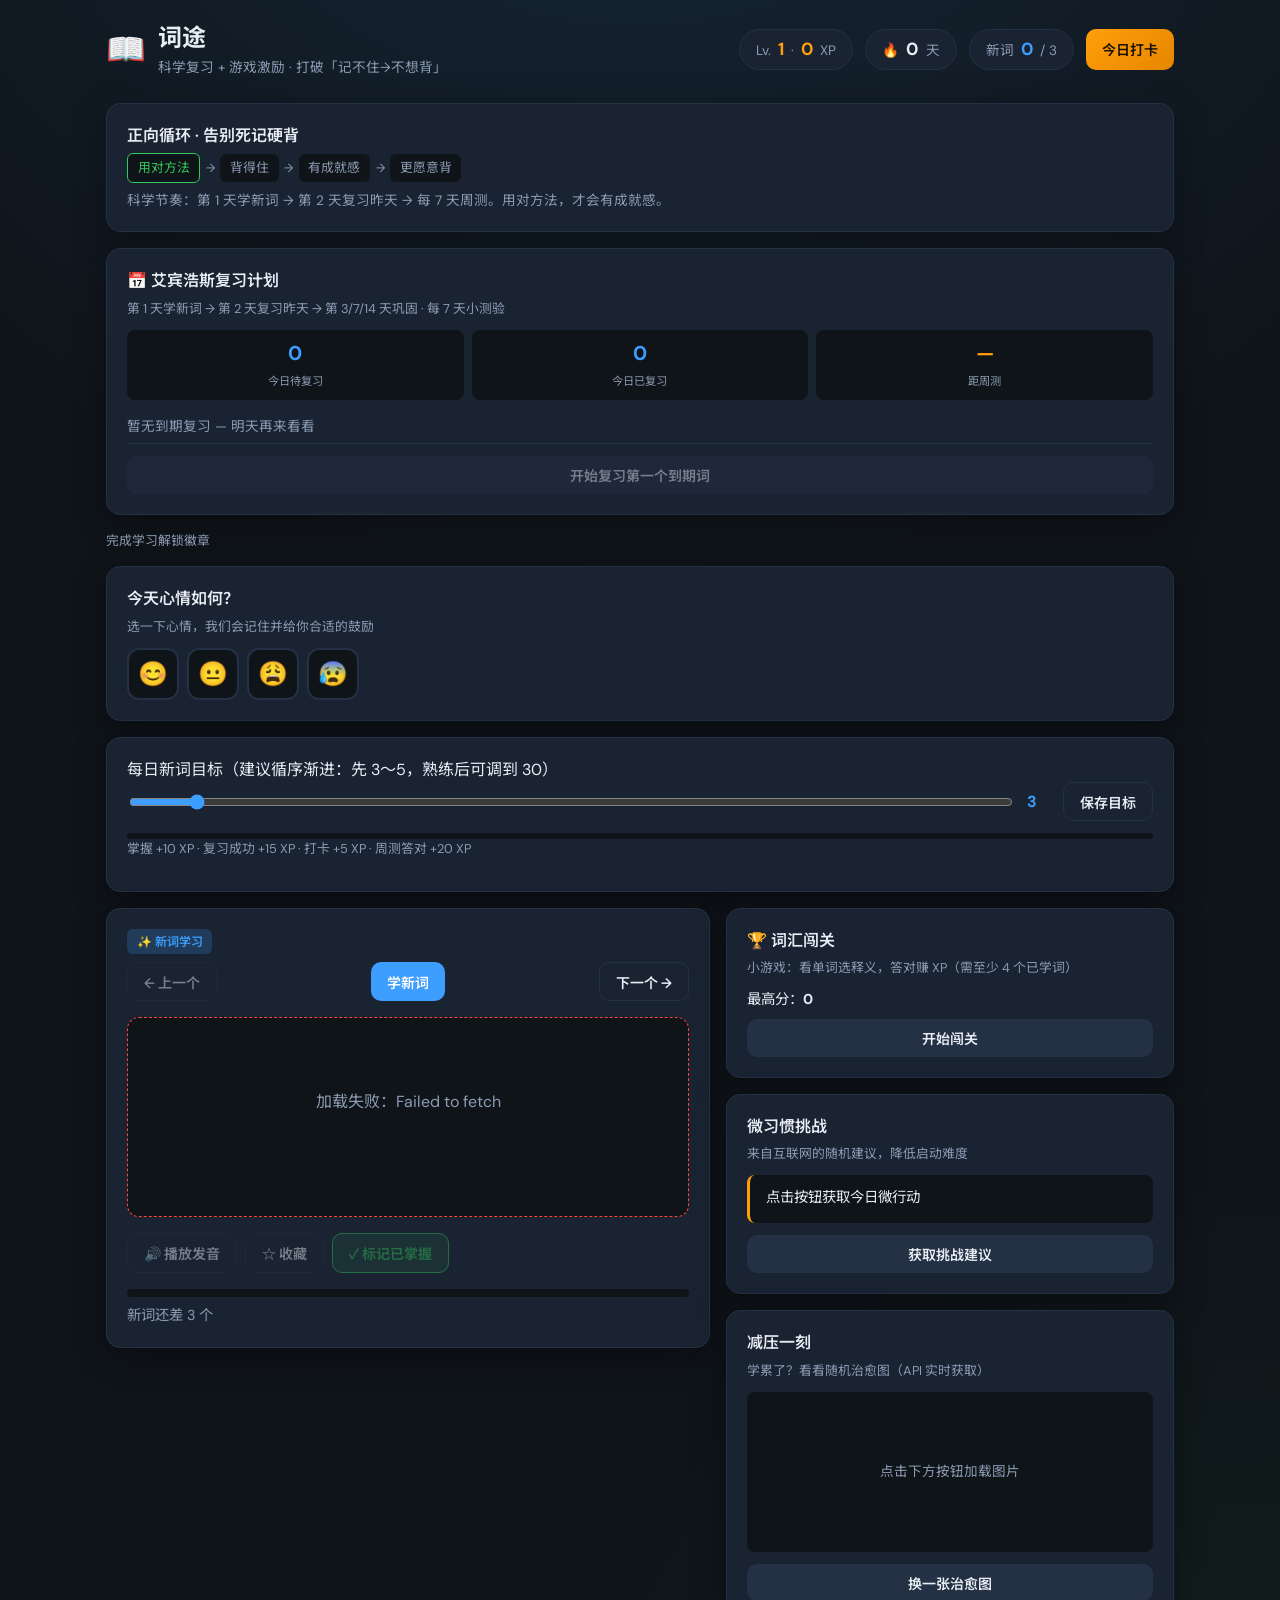
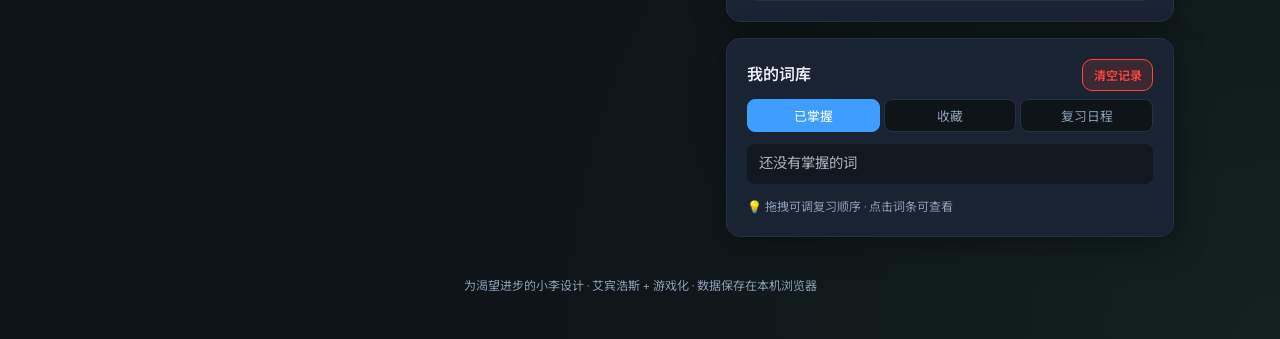
==== index.html @ 09128613 "词途：TOEFL 词汇学习伙伴 艾宾浩斯复习、游戏化打卡、词典/微习惯/治愈图 API、LocalStorage 持久化。" ====
<!DOCTYPE html>
<html lang="zh-CN">
<head>
  <meta charset="UTF-8" />
  <meta name="viewport" content="width=device-width, initial-scale=1.0" />
  <title>词途 · 小李的 TOEFL 词汇伙伴</title>
  <link rel="preconnect" href="https://fonts.googleapis.com" />
  <link rel="preconnect" href="https://fonts.gstatic.com" crossorigin />
  <link href="https://fonts.googleapis.com/css2?family=DM+Sans:ital,opsz,wght@0,9..40,400;0,9..40,600;0,9..40,700;1,9..40,400&family=Noto+Sans+SC:wght@400;500;700&display=swap" rel="stylesheet" />
  <link rel="stylesheet" href="styles.css" />
</head>
<body>
  <div class="app">
    <header class="header">
      <div class="brand">
        <span class="logo" aria-hidden="true">📖</span>
        <div>
          <h1>词途</h1>
          <p class="tagline">科学复习 + 游戏激励 · 打破「记不住→不想背」</p>
        </div>
      </div>
      <div class="header-stats">
        <div class="stat-pill gold" title="经验值">
          <span class="stat-label">Lv.</span>
          <strong id="levelDisplay">1</strong>
          <span>· <strong id="xpDisplay">0</strong> XP</span>
        </div>
        <div class="stat-pill" title="连续打卡">
          <span class="stat-label">🔥</span>
          <strong id="streakCount">0</strong>
          <span>天</span>
        </div>
        <div class="stat-pill accent">
          <span class="stat-label">新词</span>
          <strong id="todayCount">0</strong>
          <span>/ <span id="goalDisplay">3</span></span>
        </div>
        <button type="button" id="checkInBtn" class="btn btn-checkin">今日打卡</button>
      </div>
    </header>

    <section class="panel flywheel-panel" aria-labelledby="flywheel-heading">
      <h2 id="flywheel-heading">正向循环 · 告别死记硬背</h2>
      <div class="flywheel" aria-hidden="true">
        <span class="fly-step active">用对方法</span>
        <span class="fly-arrow">→</span>
        <span class="fly-step">背得住</span>
        <span class="fly-arrow">→</span>
        <span class="fly-step">有成就感</span>
        <span class="fly-arrow">→</span>
        <span class="fly-step">更愿意背</span>
      </div>
      <p id="flywheelMsg" class="flywheel-msg">艾宾浩斯告诉我们：学完 24 小时内、第一周内复习，最能对抗遗忘。</p>
    </section>

    <section class="panel srs-panel" aria-labelledby="srs-heading">
      <h2 id="srs-heading">📅 艾宾浩斯复习计划</h2>
      <p class="hint">第 1 天学新词 → 第 2 天复习昨天 → 第 3/7/14 天巩固 · 每 7 天小测验</p>
      <div class="srs-stats">
        <div class="srs-stat">
          <strong id="dueReviewCount">0</strong>
          <span>今日待复习</span>
        </div>
        <div class="srs-stat">
          <strong id="todayReviewDone">0</strong>
          <span>今日已复习</span>
        </div>
        <div class="srs-stat highlight">
          <strong id="daysToQuiz">—</strong>
          <span>距周测</span>
        </div>
      </div>
      <ul id="dueReviewList" class="due-list"></ul>
      <button type="button" id="startReviewBtn" class="btn btn-secondary btn-block" disabled>
        开始复习第一个到期词
      </button>
    </section>

    <div id="badgeRow" class="badge-row" aria-label="成就徽章"></div>

    <section class="panel mood-panel" aria-labelledby="mood-heading">
      <h2 id="mood-heading">今天心情如何？</h2>
      <p class="hint">选一下心情，我们会记住并给你合适的鼓励</p>
      <div class="mood-grid" role="group" aria-label="心情选择">
        <button type="button" class="mood-btn" data-mood="great" title="很好">😊</button>
        <button type="button" class="mood-btn" data-mood="ok" title="还行">😐</button>
        <button type="button" class="mood-btn" data-mood="tired" title="疲惫">😩</button>
        <button type="button" class="mood-btn" data-mood="anxious" title="焦虑">😰</button>
      </div>
      <p id="moodFeedback" class="mood-feedback" hidden></p>
    </section>

    <section class="panel goal-panel">
      <label for="dailyGoal">每日新词目标（建议循序渐进：先 3～5，熟练后可调到 30）</label>
      <div class="goal-row">
        <input type="range" id="dailyGoal" min="1" max="30" value="3" />
        <output id="goalOutput" for="dailyGoal">3</output>
        <button type="button" id="saveGoalBtn" class="btn btn-ghost">保存目标</button>
      </div>
      <div class="xp-bar-wrap" title="升级进度">
        <div class="xp-bar" id="xpBar" style="width: 0%"></div>
      </div>
      <p class="hint xp-hint">掌握 +10 XP · 复习成功 +15 XP · 打卡 +5 XP · 周测答对 +20 XP</p>
    </section>

    <section id="quizBanner" class="panel quiz-banner hidden">
      <h2>🎯 本周词汇小测验</h2>
      <p class="hint">每 7～10 天总复习一次，检验真实掌握程度（至少 5 个已学词后开放）</p>
      <button type="button" id="startQuizBtn" class="btn btn-primary btn-block">开始周测（5 题）</button>
    </section>

    <section id="quizPanel" class="panel quiz-panel hidden" aria-live="polite">
      <h2>周测进行中</h2>
      <p class="quiz-progress"><span id="quizIndex">1</span> / <span id="quizTotal">5</span></p>
      <p id="quizQuestion" class="quiz-question"></p>
      <div id="quizOptions" class="quiz-options"></div>
      <p id="quizFeedback" class="quiz-feedback"></p>
    </section>

    <main class="main-grid">
      <section class="panel word-panel" aria-live="polite">
        <div id="learnModeTag" class="mode-tag">新词学习</div>
        <div class="word-toolbar">
          <button type="button" id="prevWordBtn" class="btn btn-ghost" disabled>← 上一个</button>
          <button type="button" id="randomWordBtn" class="btn btn-primary">学新词</button>
          <button type="button" id="nextWordBtn" class="btn btn-ghost">下一个 →</button>
        </div>

        <div id="wordCard" class="word-card loading">
          <p class="loading-text">正在从词典获取单词…</p>
        </div>

        <div class="word-actions" id="learnActions">
          <button type="button" id="playAudioBtn" class="btn btn-ghost" disabled>🔊 播放发音</button>
          <button type="button" id="favoriteBtn" class="btn btn-ghost" disabled>☆ 收藏</button>
          <button type="button" id="masteredBtn" class="btn btn-success" disabled>✓ 标记已掌握</button>
        </div>

        <div class="word-actions hidden" id="reviewActions">
          <button type="button" id="playAudioReviewBtn" class="btn btn-ghost" disabled>🔊 播放发音</button>
          <button type="button" id="reviewPassBtn" class="btn btn-success">✓ 记住了（+15 XP）</button>
          <button type="button" id="reviewFailBtn" class="btn btn-ghost">✗ 忘了，明天再复习</button>
        </div>

        <div class="progress-bar-wrap">
          <div class="progress-bar" id="dailyProgressBar" style="width: 0%"></div>
        </div>
        <p id="encouragement" class="encouragement"></p>
      </section>

      <aside class="sidebar">
        <section class="panel game-panel">
          <h2>🏆 词汇闯关</h2>
          <p class="hint">小游戏：看单词选释义，答对赚 XP（需至少 4 个已学词）</p>
          <p id="gameScore" class="game-score">最高分：<strong>0</strong></p>
          <button type="button" id="startGameBtn" class="btn btn-secondary btn-block">开始闯关</button>
          <div id="gameArea" class="game-area hidden">
            <p id="gameWord" class="game-word"></p>
            <div id="gameOptions" class="quiz-options"></div>
          </div>
        </section>

        <section class="panel api-panel">
          <h2>微习惯挑战</h2>
          <p class="hint">来自互联网的随机建议，降低启动难度</p>
          <blockquote id="adviceText" class="quote-box">点击按钮获取今日微行动</blockquote>
          <button type="button" id="fetchAdviceBtn" class="btn btn-secondary btn-block">获取挑战建议</button>
        </section>

        <section class="panel api-panel">
          <h2>减压一刻</h2>
          <p class="hint">学累了？看看随机治愈图（API 实时获取）</p>
          <div id="relaxImageWrap" class="relax-wrap">
            <p class="placeholder">点击下方按钮加载图片</p>
          </div>
          <button type="button" id="fetchRelaxBtn" class="btn btn-secondary btn-block">换一张治愈图</button>
        </section>

        <section class="panel list-panel">
          <div class="list-header">
            <h2>我的词库</h2>
            <button type="button" id="clearAllBtn" class="btn btn-danger btn-sm">清空记录</button>
          </div>
          <div class="tabs" role="tablist">
            <button type="button" class="tab active" data-tab="mastered" role="tab">已掌握</button>
            <button type="button" class="tab" data-tab="favorites" role="tab">收藏</button>
            <button type="button" class="tab" data-tab="srs" role="tab">复习日程</button>
          </div>
          <ul id="wordList" class="word-list"></ul>
          <p class="drag-hint">💡 拖拽可调复习顺序 · 点击词条可查看</p>
        </section>
      </aside>
    </main>

    <footer class="footer">
      <p>为渴望进步的小李设计 · 艾宾浩斯 + 游戏化 · 数据保存在本机浏览器</p>
    </footer>
  </div>

  <div id="toast" class="toast" role="status" aria-live="polite"></div>
  <script src="app.js"></script>
</body>
</html>
---- styles.css ----
:root {
  --bg: #0f1419;
  --surface: #1a2332;
  --surface-2: #243044;
  --text: #e8edf4;
  --muted: #8b9cb3;
  --accent: #3d9eff;
  --accent-dim: #2a6db8;
  --success: #34c759;
  --warning: #ff9f0a;
  --danger: #ff453a;
  --radius: 14px;
  --font: "DM Sans", "Noto Sans SC", system-ui, sans-serif;
  --shadow: 0 8px 32px rgba(0, 0, 0, 0.35);
}

*,
*::before,
*::after {
  box-sizing: border-box;
}

body {
  margin: 0;
  min-height: 100vh;
  font-family: var(--font);
  background: var(--bg);
  background-image:
    radial-gradient(ellipse 80% 50% at 50% -20%, rgba(61, 158, 255, 0.15), transparent),
    radial-gradient(ellipse 60% 40% at 100% 100%, rgba(52, 199, 89, 0.08), transparent);
  color: var(--text);
  line-height: 1.5;
}

.app {
  max-width: 1100px;
  margin: 0 auto;
  padding: 1.25rem 1rem 2rem;
}

.header {
  display: flex;
  flex-wrap: wrap;
  justify-content: space-between;
  align-items: center;
  gap: 1rem;
  margin-bottom: 1.5rem;
}

.brand {
  display: flex;
  align-items: center;
  gap: 0.75rem;
}

.logo {
  font-size: 2rem;
}

.brand h1 {
  margin: 0;
  font-size: 1.5rem;
  font-weight: 700;
  letter-spacing: -0.02em;
}

.tagline {
  margin: 0.15rem 0 0;
  font-size: 0.85rem;
  color: var(--muted);
}

.header-stats {
  display: flex;
  gap: 0.75rem;
}

.stat-pill {
  background: var(--surface);
  border: 1px solid var(--surface-2);
  border-radius: 999px;
  padding: 0.4rem 1rem;
  font-size: 0.85rem;
  color: var(--muted);
}

.stat-pill strong {
  color: var(--text);
  font-size: 1.1rem;
  margin: 0 0.2rem;
}

.stat-pill.accent strong {
  color: var(--accent);
}

.stat-pill.gold strong {
  color: var(--warning);
}

.btn-checkin {
  background: linear-gradient(135deg, var(--warning), #e68600);
  color: #1a1200;
  font-weight: 700;
  white-space: nowrap;
}

.btn-checkin.pulse:not(:disabled) {
  animation: pulse 1.5s ease-in-out infinite;
}

.btn-checkin:disabled {
  background: var(--surface-2);
  color: var(--muted);
}

@keyframes pulse {
  0%, 100% { box-shadow: 0 0 0 0 rgba(255, 159, 10, 0.5); }
  50% { box-shadow: 0 0 0 8px rgba(255, 159, 10, 0); }
}

.flywheel-panel {
  border-color: rgba(52, 199, 89, 0.35);
}

.flywheel {
  display: flex;
  flex-wrap: wrap;
  align-items: center;
  gap: 0.35rem;
  margin-bottom: 0.5rem;
}

.fly-step {
  font-size: 0.8rem;
  padding: 0.25rem 0.6rem;
  background: var(--bg);
  border-radius: 6px;
  color: var(--muted);
}

.fly-step.active {
  color: var(--success);
  border: 1px solid var(--success);
}

.fly-arrow {
  color: var(--muted);
  font-size: 0.75rem;
}

.flywheel-msg {
  margin: 0;
  font-size: 0.85rem;
  color: var(--muted);
}

.srs-panel {
  border-color: rgba(61, 158, 255, 0.35);
}

.srs-stats {
  display: grid;
  grid-template-columns: repeat(3, 1fr);
  gap: 0.5rem;
  margin-bottom: 0.75rem;
}

.srs-stat {
  text-align: center;
  padding: 0.5rem;
  background: var(--bg);
  border-radius: 8px;
}

.srs-stat strong {
  display: block;
  font-size: 1.25rem;
  color: var(--accent);
}

.srs-stat.highlight strong {
  color: var(--warning);
}

.srs-stat span {
  font-size: 0.7rem;
  color: var(--muted);
}

.due-list {
  list-style: none;
  margin: 0 0 0.75rem;
  padding: 0;
  max-height: 120px;
  overflow-y: auto;
}

.due-list li {
  display: flex;
  justify-content: space-between;
  align-items: center;
  padding: 0.35rem 0;
  font-size: 0.85rem;
  border-bottom: 1px solid var(--surface-2);
}

.due-word-btn {
  background: none;
  border: none;
  color: var(--accent);
  font-family: inherit;
  font-weight: 600;
  cursor: pointer;
  padding: 0;
}

.due-empty {
  color: var(--muted);
  font-size: 0.85rem;
  cursor: default;
}

.due-meta {
  font-size: 0.75rem;
  color: var(--muted);
}

.badge-row {
  display: flex;
  flex-wrap: wrap;
  gap: 0.35rem;
  margin-bottom: 1rem;
}

.badge {
  font-size: 1.25rem;
  padding: 0.25rem 0.5rem;
  background: var(--surface);
  border-radius: 8px;
  border: 1px solid var(--surface-2);
}

.badge-empty {
  font-size: 0.8rem;
  color: var(--muted);
}

.xp-bar-wrap {
  height: 6px;
  background: var(--bg);
  border-radius: 999px;
  margin-top: 0.75rem;
  overflow: hidden;
}

.xp-bar {
  height: 100%;
  background: linear-gradient(90deg, var(--warning), #ffd60a);
  transition: width 0.4s ease;
}

.xp-bar.level-up {
  animation: levelFlash 0.6s ease;
}

@keyframes levelFlash {
  50% { filter: brightness(1.8); width: 100% !important; }
}

.xp-hint {
  margin-top: 0.35rem;
  margin-bottom: 0;
}

.mode-tag {
  display: inline-block;
  font-size: 0.75rem;
  font-weight: 600;
  padding: 0.2rem 0.6rem;
  border-radius: 6px;
  background: rgba(61, 158, 255, 0.2);
  color: var(--accent);
  margin-bottom: 0.5rem;
}

.srs-hint {
  font-size: 0.8rem;
  color: var(--warning);
  margin: 0 0 0.75rem;
}

.hidden {
  display: none !important;
}

.quiz-banner {
  border-color: rgba(255, 159, 10, 0.5);
  background: linear-gradient(135deg, var(--surface), rgba(255, 159, 10, 0.08));
}

.quiz-panel .quiz-progress {
  margin: 0 0 0.5rem;
  font-size: 0.85rem;
  color: var(--muted);
}

.quiz-question {
  font-size: 1.1rem;
  font-weight: 600;
  margin: 0 0 0.75rem;
}

.quiz-options {
  display: flex;
  flex-direction: column;
  gap: 0.4rem;
}

.quiz-opt {
  text-align: left;
  padding: 0.65rem 0.85rem;
  font-family: inherit;
  font-size: 0.85rem;
  background: var(--bg);
  border: 1px solid var(--surface-2);
  border-radius: 8px;
  color: var(--text);
  cursor: pointer;
}

.quiz-opt:hover:not(:disabled) {
  border-color: var(--accent);
}

.quiz-opt:disabled {
  opacity: 0.7;
  cursor: default;
}

.quiz-feedback {
  margin: 0.75rem 0 0;
  font-size: 0.9rem;
}

.quiz-feedback.ok {
  color: var(--success);
}

.quiz-feedback.fail {
  color: var(--danger);
}

.game-score {
  margin: 0 0 0.5rem;
  font-size: 0.9rem;
}

.game-word {
  font-size: 1.5rem;
  font-weight: 700;
  text-align: center;
  margin: 0 0 0.75rem;
}

.game-area {
  margin-top: 0.75rem;
  padding-top: 0.75rem;
  border-top: 1px solid var(--surface-2);
}

.panel {
  background: var(--surface);
  border: 1px solid var(--surface-2);
  border-radius: var(--radius);
  padding: 1.25rem;
  margin-bottom: 1rem;
  box-shadow: var(--shadow);
}

.panel h2 {
  margin: 0 0 0.35rem;
  font-size: 1rem;
  font-weight: 600;
}

.hint {
  margin: 0 0 0.75rem;
  font-size: 0.8rem;
  color: var(--muted);
}

.mood-grid {
  display: flex;
  gap: 0.5rem;
  flex-wrap: wrap;
}

.mood-btn {
  width: 3.25rem;
  height: 3.25rem;
  font-size: 1.5rem;
  border: 2px solid var(--surface-2);
  border-radius: 12px;
  background: var(--bg);
  cursor: pointer;
  transition: transform 0.15s, border-color 0.15s, box-shadow 0.15s;
}

.mood-btn:hover {
  transform: scale(1.06);
  border-color: var(--accent);
}

.mood-btn.selected {
  border-color: var(--accent);
  box-shadow: 0 0 0 3px rgba(61, 158, 255, 0.35);
}

.mood-feedback {
  margin: 0.75rem 0 0;
  font-size: 0.9rem;
  color: var(--accent);
}

.goal-row {
  display: flex;
  align-items: center;
  gap: 0.75rem;
  flex-wrap: wrap;
}

.goal-row input[type="range"] {
  flex: 1;
  min-width: 120px;
  accent-color: var(--accent);
}

.goal-row output {
  font-weight: 700;
  color: var(--accent);
  min-width: 1.5rem;
}

.main-grid {
  display: grid;
  grid-template-columns: 1fr;
  gap: 1rem;
}

@media (min-width: 860px) {
  .main-grid {
    grid-template-columns: 1.35fr 1fr;
    align-items: start;
  }
}

.word-toolbar {
  display: flex;
  justify-content: space-between;
  gap: 0.5rem;
  margin-bottom: 1rem;
  flex-wrap: wrap;
}

.word-card {
  min-height: 200px;
  padding: 1.5rem;
  background: var(--bg);
  border-radius: 12px;
  border: 1px dashed var(--surface-2);
  margin-bottom: 1rem;
}

.word-card.loading .loading-text {
  color: var(--muted);
  text-align: center;
  margin: 3rem 0;
}

.word-card.error {
  border-color: var(--danger);
}

.word-title {
  font-size: 2.25rem;
  font-weight: 700;
  margin: 0 0 0.25rem;
  letter-spacing: -0.03em;
}

.phonetic {
  color: var(--muted);
  font-size: 1rem;
  margin-bottom: 1rem;
}

.meaning-block {
  margin-bottom: 0.75rem;
}

.part-of-speech {
  display: inline-block;
  font-size: 0.75rem;
  text-transform: uppercase;
  color: var(--accent);
  background: rgba(61, 158, 255, 0.15);
  padding: 0.15rem 0.5rem;
  border-radius: 4px;
  margin-right: 0.5rem;
}

.example {
  font-size: 0.9rem;
  color: var(--muted);
  font-style: italic;
  margin: 0.35rem 0 0 0;
  padding-left: 0.75rem;
  border-left: 2px solid var(--surface-2);
}

.word-actions {
  display: flex;
  flex-wrap: wrap;
  gap: 0.5rem;
  margin-bottom: 1rem;
}

.progress-bar-wrap {
  height: 8px;
  background: var(--bg);
  border-radius: 999px;
  overflow: hidden;
  margin-bottom: 0.5rem;
}

.progress-bar {
  height: 100%;
  background: linear-gradient(90deg, var(--accent-dim), var(--success));
  border-radius: 999px;
  transition: width 0.4s ease;
}

.encouragement {
  margin: 0;
  font-size: 0.9rem;
  color: var(--muted);
  min-height: 1.4em;
}

.encouragement.done {
  color: var(--success);
  font-weight: 500;
}

.btn {
  font-family: inherit;
  font-size: 0.875rem;
  font-weight: 600;
  padding: 0.55rem 1rem;
  border-radius: 10px;
  border: none;
  cursor: pointer;
  transition: opacity 0.15s, transform 0.1s;
}

.btn:disabled {
  opacity: 0.45;
  cursor: not-allowed;
}

.btn:not(:disabled):active {
  transform: scale(0.98);
}

.btn-primary {
  background: var(--accent);
  color: #fff;
}

.btn-primary:hover:not(:disabled) {
  background: #5aadff;
}

.btn-secondary {
  background: var(--surface-2);
  color: var(--text);
}

.btn-secondary:hover:not(:disabled) {
  background: #2f3f55;
}

.btn-ghost {
  background: transparent;
  color: var(--text);
  border: 1px solid var(--surface-2);
}

.btn-ghost:hover:not(:disabled) {
  border-color: var(--accent);
  color: var(--accent);
}

.btn-success {
  background: rgba(52, 199, 89, 0.2);
  color: var(--success);
  border: 1px solid var(--success);
}

.btn-success:hover:not(:disabled) {
  background: rgba(52, 199, 89, 0.35);
}

.btn-danger {
  background: rgba(255, 69, 58, 0.15);
  color: var(--danger);
  border: 1px solid var(--danger);
}

.btn-sm {
  padding: 0.35rem 0.65rem;
  font-size: 0.75rem;
}

.btn-block {
  width: 100%;
}

.quote-box {
  margin: 0 0 0.75rem;
  padding: 0.75rem 1rem;
  background: var(--bg);
  border-radius: 8px;
  border-left: 3px solid var(--warning);
  font-size: 0.9rem;
  min-height: 3rem;
}

.relax-wrap {
  min-height: 160px;
  background: var(--bg);
  border-radius: 8px;
  overflow: hidden;
  margin-bottom: 0.75rem;
  display: flex;
  align-items: center;
  justify-content: center;
}

.relax-wrap img {
  width: 100%;
  height: auto;
  max-height: 220px;
  object-fit: cover;
  display: block;
}

.relax-wrap .placeholder {
  color: var(--muted);
  font-size: 0.85rem;
  padding: 1rem;
  text-align: center;
  margin: 0;
}

.list-header {
  display: flex;
  justify-content: space-between;
  align-items: center;
  margin-bottom: 0.5rem;
}

.list-header h2 {
  margin: 0;
}

.tabs {
  display: flex;
  gap: 0.25rem;
  margin-bottom: 0.75rem;
}

.tab {
  flex: 1;
  padding: 0.4rem;
  font-size: 0.8rem;
  font-family: inherit;
  background: var(--bg);
  border: 1px solid var(--surface-2);
  border-radius: 8px;
  color: var(--muted);
  cursor: pointer;
}

.tab.active {
  background: var(--accent);
  color: #fff;
  border-color: var(--accent);
}

.word-list {
  list-style: none;
  margin: 0;
  padding: 0;
  max-height: 220px;
  overflow-y: auto;
}

.word-list li {
  display: flex;
  align-items: center;
  gap: 0.5rem;
  padding: 0.5rem 0.65rem;
  background: var(--bg);
  border-radius: 8px;
  margin-bottom: 0.35rem;
  cursor: grab;
  border: 1px solid transparent;
  font-size: 0.9rem;
}

.word-list li:active {
  cursor: grabbing;
}

.word-list li.dragging {
  opacity: 0.5;
  border-color: var(--accent);
}

.word-list li.drag-over {
  border-color: var(--success);
  border-style: dashed;
}

.word-list .drag-handle {
  color: var(--muted);
  font-size: 0.75rem;
  user-select: none;
}

.word-list button.remove {
  margin-left: auto;
  background: none;
  border: none;
  color: var(--muted);
  cursor: pointer;
  font-size: 1rem;
  padding: 0 0.25rem;
}

.word-list button.remove:hover {
  color: var(--danger);
}

.drag-hint {
  margin: 0.5rem 0 0;
  font-size: 0.75rem;
  color: var(--muted);
}

.footer {
  text-align: center;
  font-size: 0.75rem;
  color: var(--muted);
  margin-top: 1.5rem;
}

.toast {
  position: fixed;
  bottom: 1.5rem;
  left: 50%;
  transform: translateX(-50%) translateY(100px);
  background: var(--surface-2);
  color: var(--text);
  padding: 0.75rem 1.25rem;
  border-radius: 10px;
  font-size: 0.9rem;
  box-shadow: var(--shadow);
  opacity: 0;
  transition: transform 0.3s, opacity 0.3s;
  z-index: 100;
  pointer-events: none;
}

.toast.show {
  transform: translateX(-50%) translateY(0);
  opacity: 1;
}
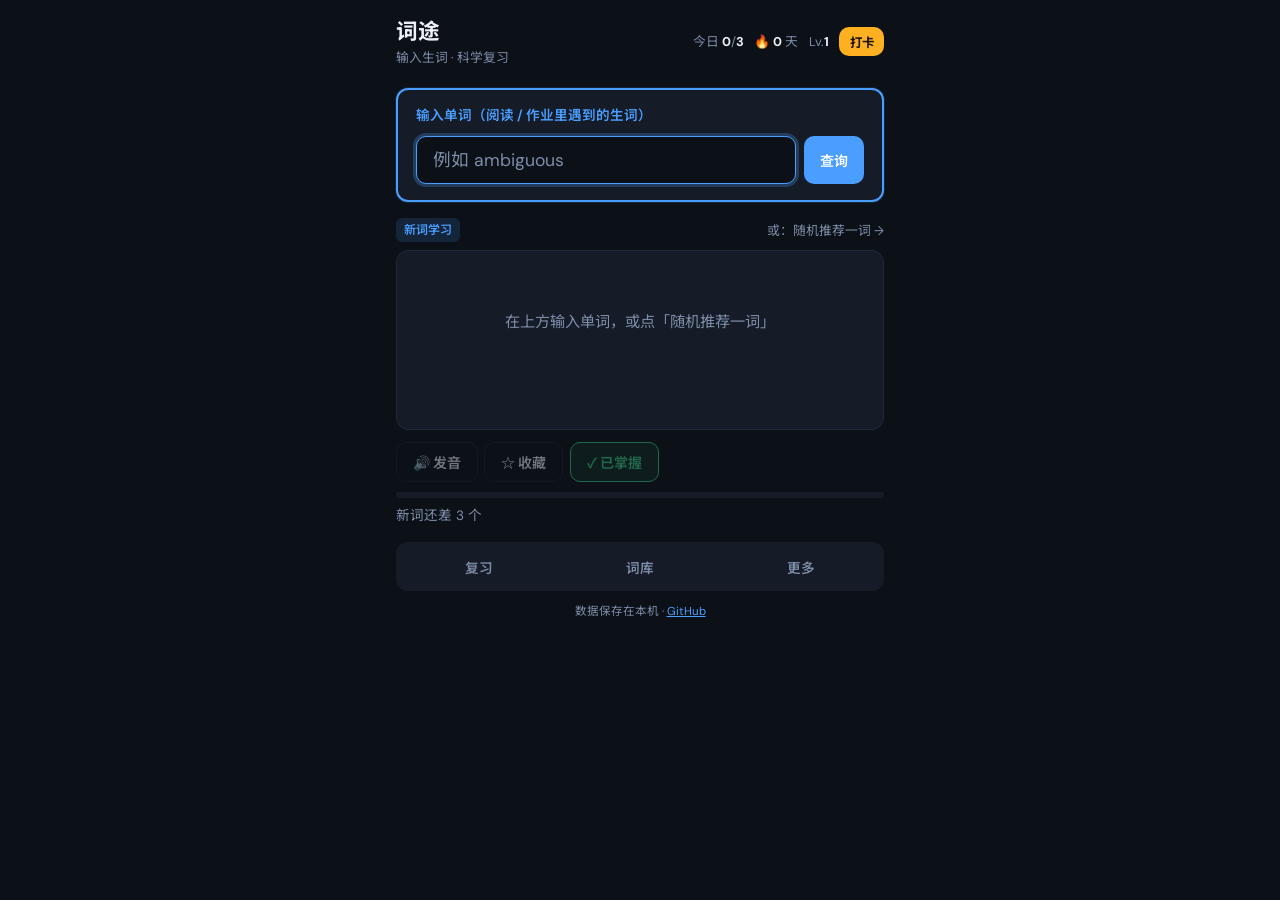
==== commit b2d82c66: "优化界面重点并新增单词输入查询 - 顶部突出查词输入框与最近查询 - 次要功能收至复习/词库/更多 - 简化布局，聚焦学习主流程" ====
--- a/index.html
+++ b/index.html
@@ -3,197 +3,156 @@
 <head>
   <meta charset="UTF-8" />
   <meta name="viewport" content="width=device-width, initial-scale=1.0" />
-  <title>词途 · 小李的 TOEFL 词汇伙伴</title>
+  <title>词途 · TOEFL 词汇伙伴</title>
   <link rel="preconnect" href="https://fonts.googleapis.com" />
   <link rel="preconnect" href="https://fonts.gstatic.com" crossorigin />
-  <link href="https://fonts.googleapis.com/css2?family=DM+Sans:ital,opsz,wght@0,9..40,400;0,9..40,600;0,9..40,700;1,9..40,400&family=Noto+Sans+SC:wght@400;500;700&display=swap" rel="stylesheet" />
+  <link href="https://fonts.googleapis.com/css2?family=DM+Sans:opsz,wght@9..40,400;9..40,600;9..40,700&family=Noto+Sans+SC:wght@400;500;700&display=swap" rel="stylesheet" />
   <link rel="stylesheet" href="styles.css" />
 </head>
 <body>
   <div class="app">
     <header class="header">
       <div class="brand">
-        <span class="logo" aria-hidden="true">📖</span>
-        <div>
-          <h1>词途</h1>
-          <p class="tagline">科学复习 + 游戏激励 · 打破「记不住→不想背」</p>
-        </div>
+        <h1>词途</h1>
+        <p class="tagline">输入生词 · 科学复习</p>
       </div>
-      <div class="header-stats">
-        <div class="stat-pill gold" title="经验值">
-          <span class="stat-label">Lv.</span>
-          <strong id="levelDisplay">1</strong>
-          <span>· <strong id="xpDisplay">0</strong> XP</span>
-        </div>
-        <div class="stat-pill" title="连续打卡">
-          <span class="stat-label">🔥</span>
-          <strong id="streakCount">0</strong>
-          <span>天</span>
-        </div>
-        <div class="stat-pill accent">
-          <span class="stat-label">新词</span>
-          <strong id="todayCount">0</strong>
-          <span>/ <span id="goalDisplay">3</span></span>
-        </div>
-        <button type="button" id="checkInBtn" class="btn btn-checkin">今日打卡</button>
+      <div class="header-meta">
+        <span class="meta-item">今日 <strong id="todayCount">0</strong>/<strong id="goalDisplay">3</strong></span>
+        <span class="meta-item">🔥 <strong id="streakCount">0</strong> 天</span>
+        <span class="meta-item">Lv.<strong id="levelDisplay">1</strong></span>
+        <button type="button" id="checkInBtn" class="btn btn-checkin btn-sm">打卡</button>
       </div>
     </header>
 
-    <section class="panel flywheel-panel" aria-labelledby="flywheel-heading">
-      <h2 id="flywheel-heading">正向循环 · 告别死记硬背</h2>
-      <div class="flywheel" aria-hidden="true">
-        <span class="fly-step active">用对方法</span>
-        <span class="fly-arrow">→</span>
-        <span class="fly-step">背得住</span>
-        <span class="fly-arrow">→</span>
-        <span class="fly-step">有成就感</span>
-        <span class="fly-arrow">→</span>
-        <span class="fly-step">更愿意背</span>
+    <!-- 核心：查词输入 -->
+    <section class="search-hero" aria-labelledby="search-label">
+      <label id="search-label" for="wordInput">输入单词（阅读 / 作业里遇到的生词）</label>
+      <div class="search-row">
+        <input
+          type="text"
+          id="wordInput"
+          class="word-input"
+          placeholder="例如 ambiguous"
+          autocomplete="off"
+          spellcheck="false"
+          enterkeyhint="search"
+        />
+        <button type="button" id="lookupBtn" class="btn btn-primary">查询</button>
       </div>
-      <p id="flywheelMsg" class="flywheel-msg">艾宾浩斯告诉我们：学完 24 小时内、第一周内复习，最能对抗遗忘。</p>
+      <div id="recentWords" class="recent-chips" aria-label="最近查询"></div>
     </section>
 
-    <section class="panel srs-panel" aria-labelledby="srs-heading">
-      <h2 id="srs-heading">📅 艾宾浩斯复习计划</h2>
-      <p class="hint">第 1 天学新词 → 第 2 天复习昨天 → 第 3/7/14 天巩固 · 每 7 天小测验</p>
-      <div class="srs-stats">
-        <div class="srs-stat">
-          <strong id="dueReviewCount">0</strong>
-          <span>今日待复习</span>
-        </div>
-        <div class="srs-stat">
-          <strong id="todayReviewDone">0</strong>
-          <span>今日已复习</span>
-        </div>
-        <div class="srs-stat highlight">
-          <strong id="daysToQuiz">—</strong>
-          <span>距周测</span>
-        </div>
+    <!-- 主学习区 -->
+    <section class="learn-focus" aria-live="polite">
+      <div class="focus-toolbar">
+        <span id="learnModeTag" class="mode-tag">新词学习</span>
+        <button type="button" id="randomWordBtn" class="btn-text">或：随机推荐一词 →</button>
+      </div>
+
+      <div id="wordCard" class="word-card loading">
+        <p class="loading-text">输入单词并点「查询」，或点随机推荐</p>
+      </div>
+
+      <div class="word-actions" id="learnActions">
+        <button type="button" id="playAudioBtn" class="btn btn-ghost" disabled>🔊 发音</button>
+        <button type="button" id="favoriteBtn" class="btn btn-ghost" disabled>☆ 收藏</button>
+        <button type="button" id="masteredBtn" class="btn btn-success" disabled>✓ 已掌握</button>
+      </div>
+      <div class="word-actions hidden" id="reviewActions">
+        <button type="button" id="playAudioReviewBtn" class="btn btn-ghost" disabled>🔊 发音</button>
+        <button type="button" id="reviewPassBtn" class="btn btn-success">记住了</button>
+        <button type="button" id="reviewFailBtn" class="btn btn-ghost">忘了</button>
+      </div>
+
+      <div class="progress-bar-wrap">
+        <div class="progress-bar" id="dailyProgressBar" style="width: 0%"></div>
+      </div>
+      <p id="encouragement" class="encouragement"></p>
+    </section>
+
+    <!-- 底部导航：收起次要功能 -->
+    <nav class="bottom-nav" role="tablist" aria-label="功能导航">
+      <button type="button" class="nav-btn" data-view="review" role="tab">复习 <span id="navDueBadge" class="nav-badge hidden">0</span></button>
+      <button type="button" class="nav-btn" data-view="wordbank" role="tab">词库</button>
+      <button type="button" class="nav-btn" data-view="more" role="tab">更多</button>
+    </nav>
+
+    <div id="panelReview" class="bottom-panel hidden">
+      <h2 class="panel-title">艾宾浩斯复习</h2>
+      <p class="panel-desc">第 2 天复习昨天学的词 · 遗忘高峰在 24 小时内</p>
+      <div class="srs-inline">
+        <span>待复习 <strong id="dueReviewCount">0</strong></span>
+        <span>已复习 <strong id="todayReviewDone">0</strong></span>
+        <span>距周测 <strong id="daysToQuiz">—</strong></span>
       </div>
       <ul id="dueReviewList" class="due-list"></ul>
-      <button type="button" id="startReviewBtn" class="btn btn-secondary btn-block" disabled>
-        开始复习第一个到期词
-      </button>
-    </section>
+      <button type="button" id="startReviewBtn" class="btn btn-secondary btn-block" disabled>开始复习</button>
+      <div id="quizBanner" class="quiz-inline hidden">
+        <button type="button" id="startQuizBtn" class="btn btn-primary btn-block">开始周测（5 题）</button>
+      </div>
+      <section id="quizPanel" class="quiz-panel hidden" aria-live="polite">
+        <p class="quiz-progress"><span id="quizIndex">1</span> / <span id="quizTotal">5</span></p>
+        <p id="quizQuestion" class="quiz-question"></p>
+        <div id="quizOptions" class="quiz-options"></div>
+        <p id="quizFeedback" class="quiz-feedback"></p>
+      </section>
+    </div>
 
-    <div id="badgeRow" class="badge-row" aria-label="成就徽章"></div>
+    <div id="panelWordbank" class="bottom-panel hidden">
+      <div class="list-header">
+        <h2 class="panel-title">我的词库</h2>
+        <button type="button" id="clearAllBtn" class="btn btn-danger btn-sm">清空</button>
+      </div>
+      <div class="tabs">
+        <button type="button" class="tab active" data-tab="mastered">已掌握</button>
+        <button type="button" class="tab" data-tab="favorites">收藏</button>
+        <button type="button" class="tab" data-tab="srs">复习日程</button>
+      </div>
+      <ul id="wordList" class="word-list"></ul>
+    </div>
 
-    <section class="panel mood-panel" aria-labelledby="mood-heading">
-      <h2 id="mood-heading">今天心情如何？</h2>
-      <p class="hint">选一下心情，我们会记住并给你合适的鼓励</p>
-      <div class="mood-grid" role="group" aria-label="心情选择">
-        <button type="button" class="mood-btn" data-mood="great" title="很好">😊</button>
-        <button type="button" class="mood-btn" data-mood="ok" title="还行">😐</button>
-        <button type="button" class="mood-btn" data-mood="tired" title="疲惫">😩</button>
-        <button type="button" class="mood-btn" data-mood="anxious" title="焦虑">😰</button>
-      </div>
-      <p id="moodFeedback" class="mood-feedback" hidden></p>
-    </section>
+    <div id="panelMore" class="bottom-panel hidden">
+      <details class="more-block" open>
+        <summary>今日状态</summary>
+        <div class="mood-grid" role="group">
+          <button type="button" class="mood-btn" data-mood="great">😊</button>
+          <button type="button" class="mood-btn" data-mood="ok">😐</button>
+          <button type="button" class="mood-btn" data-mood="tired">😩</button>
+          <button type="button" class="mood-btn" data-mood="anxious">😰</button>
+        </div>
+        <p id="moodFeedback" class="mood-feedback" hidden></p>
+        <label for="dailyGoal">每日新词目标</label>
+        <div class="goal-row">
+          <input type="range" id="dailyGoal" min="1" max="30" value="3" />
+          <output id="goalOutput" for="dailyGoal">3</output>
+          <button type="button" id="saveGoalBtn" class="btn btn-ghost btn-sm">保存</button>
+        </div>
+        <div class="xp-bar-wrap"><div class="xp-bar" id="xpBar" style="width: 0%"></div></div>
+        <p class="hint">XP <strong id="xpDisplay">0</strong> · 掌握+10 · 复习+15</p>
+        <div id="badgeRow" class="badge-row"></div>
+      </details>
 
-    <section class="panel goal-panel">
-      <label for="dailyGoal">每日新词目标（建议循序渐进：先 3～5，熟练后可调到 30）</label>
-      <div class="goal-row">
-        <input type="range" id="dailyGoal" min="1" max="30" value="3" />
-        <output id="goalOutput" for="dailyGoal">3</output>
-        <button type="button" id="saveGoalBtn" class="btn btn-ghost">保存目标</button>
-      </div>
-      <div class="xp-bar-wrap" title="升级进度">
-        <div class="xp-bar" id="xpBar" style="width: 0%"></div>
-      </div>
-      <p class="hint xp-hint">掌握 +10 XP · 复习成功 +15 XP · 打卡 +5 XP · 周测答对 +20 XP</p>
-    </section>
+      <details class="more-block">
+        <summary>词汇闯关</summary>
+        <p id="gameScore" class="hint">最高分：<strong>0</strong></p>
+        <button type="button" id="startGameBtn" class="btn btn-secondary btn-block">开始闯关</button>
+        <div id="gameArea" class="game-area hidden">
+          <p id="gameWord" class="game-word"></p>
+          <div id="gameOptions" class="quiz-options"></div>
+        </div>
+      </details>
 
-    <section id="quizBanner" class="panel quiz-banner hidden">
-      <h2>🎯 本周词汇小测验</h2>
-      <p class="hint">每 7～10 天总复习一次，检验真实掌握程度（至少 5 个已学词后开放）</p>
-      <button type="button" id="startQuizBtn" class="btn btn-primary btn-block">开始周测（5 题）</button>
-    </section>
-
-    <section id="quizPanel" class="panel quiz-panel hidden" aria-live="polite">
-      <h2>周测进行中</h2>
-      <p class="quiz-progress"><span id="quizIndex">1</span> / <span id="quizTotal">5</span></p>
-      <p id="quizQuestion" class="quiz-question"></p>
-      <div id="quizOptions" class="quiz-options"></div>
-      <p id="quizFeedback" class="quiz-feedback"></p>
-    </section>
-
-    <main class="main-grid">
-      <section class="panel word-panel" aria-live="polite">
-        <div id="learnModeTag" class="mode-tag">新词学习</div>
-        <div class="word-toolbar">
-          <button type="button" id="prevWordBtn" class="btn btn-ghost" disabled>← 上一个</button>
-          <button type="button" id="randomWordBtn" class="btn btn-primary">学新词</button>
-          <button type="button" id="nextWordBtn" class="btn btn-ghost">下一个 →</button>
-        </div>
-
-        <div id="wordCard" class="word-card loading">
-          <p class="loading-text">正在从词典获取单词…</p>
-        </div>
-
-        <div class="word-actions" id="learnActions">
-          <button type="button" id="playAudioBtn" class="btn btn-ghost" disabled>🔊 播放发音</button>
-          <button type="button" id="favoriteBtn" class="btn btn-ghost" disabled>☆ 收藏</button>
-          <button type="button" id="masteredBtn" class="btn btn-success" disabled>✓ 标记已掌握</button>
-        </div>
-
-        <div class="word-actions hidden" id="reviewActions">
-          <button type="button" id="playAudioReviewBtn" class="btn btn-ghost" disabled>🔊 播放发音</button>
-          <button type="button" id="reviewPassBtn" class="btn btn-success">✓ 记住了（+15 XP）</button>
-          <button type="button" id="reviewFailBtn" class="btn btn-ghost">✗ 忘了，明天再复习</button>
-        </div>
-
-        <div class="progress-bar-wrap">
-          <div class="progress-bar" id="dailyProgressBar" style="width: 0%"></div>
-        </div>
-        <p id="encouragement" class="encouragement"></p>
-      </section>
-
-      <aside class="sidebar">
-        <section class="panel game-panel">
-          <h2>🏆 词汇闯关</h2>
-          <p class="hint">小游戏：看单词选释义，答对赚 XP（需至少 4 个已学词）</p>
-          <p id="gameScore" class="game-score">最高分：<strong>0</strong></p>
-          <button type="button" id="startGameBtn" class="btn btn-secondary btn-block">开始闯关</button>
-          <div id="gameArea" class="game-area hidden">
-            <p id="gameWord" class="game-word"></p>
-            <div id="gameOptions" class="quiz-options"></div>
-          </div>
-        </section>
-
-        <section class="panel api-panel">
-          <h2>微习惯挑战</h2>
-          <p class="hint">来自互联网的随机建议，降低启动难度</p>
-          <blockquote id="adviceText" class="quote-box">点击按钮获取今日微行动</blockquote>
-          <button type="button" id="fetchAdviceBtn" class="btn btn-secondary btn-block">获取挑战建议</button>
-        </section>
-
-        <section class="panel api-panel">
-          <h2>减压一刻</h2>
-          <p class="hint">学累了？看看随机治愈图（API 实时获取）</p>
-          <div id="relaxImageWrap" class="relax-wrap">
-            <p class="placeholder">点击下方按钮加载图片</p>
-          </div>
-          <button type="button" id="fetchRelaxBtn" class="btn btn-secondary btn-block">换一张治愈图</button>
-        </section>
-
-        <section class="panel list-panel">
-          <div class="list-header">
-            <h2>我的词库</h2>
-            <button type="button" id="clearAllBtn" class="btn btn-danger btn-sm">清空记录</button>
-          </div>
-          <div class="tabs" role="tablist">
-            <button type="button" class="tab active" data-tab="mastered" role="tab">已掌握</button>
-            <button type="button" class="tab" data-tab="favorites" role="tab">收藏</button>
-            <button type="button" class="tab" data-tab="srs" role="tab">复习日程</button>
-          </div>
-          <ul id="wordList" class="word-list"></ul>
-          <p class="drag-hint">💡 拖拽可调复习顺序 · 点击词条可查看</p>
-        </section>
-      </aside>
-    </main>
+      <details class="more-block">
+        <summary>微习惯 & 减压（API）</summary>
+        <blockquote id="adviceText" class="quote-box">点击获取建议</blockquote>
+        <button type="button" id="fetchAdviceBtn" class="btn btn-secondary btn-block">获取建议</button>
+        <div id="relaxImageWrap" class="relax-wrap"><p class="placeholder">治愈图</p></div>
+        <button type="button" id="fetchRelaxBtn" class="btn btn-secondary btn-block">换治愈图</button>
+      </details>
+    </div>
 
     <footer class="footer">
-      <p>为渴望进步的小李设计 · 艾宾浩斯 + 游戏化 · 数据保存在本机浏览器</p>
+      <p>数据保存在本机 · <a href="https://github.com/zz0-79/toefl-vocab-buddy" target="_blank" rel="noopener">GitHub</a></p>
     </footer>
   </div>
 
--- a/styles.css
+++ b/styles.css
@@ -1,325 +1,510 @@
 :root {
-  --bg: #0f1419;
-  --surface: #1a2332;
-  --surface-2: #243044;
-  --text: #e8edf4;
-  --muted: #8b9cb3;
-  --accent: #3d9eff;
-  --accent-dim: #2a6db8;
-  --success: #34c759;
-  --warning: #ff9f0a;
-  --danger: #ff453a;
-  --radius: 14px;
+  --bg: #0c1017;
+  --surface: #151c28;
+  --surface-2: #1e2838;
+  --text: #eef2f8;
+  --muted: #7d8da8;
+  --accent: #4a9eff;
+  --success: #3dd68c;
+  --warning: #ffb020;
+  --danger: #ff6b5a;
+  --radius: 12px;
   --font: "DM Sans", "Noto Sans SC", system-ui, sans-serif;
-  --shadow: 0 8px 32px rgba(0, 0, 0, 0.35);
-}
-
-*,
-*::before,
-*::after {
-  box-sizing: border-box;
-}
+}
+
+*, *::before, *::after { box-sizing: border-box; }
 
 body {
   margin: 0;
   min-height: 100vh;
   font-family: var(--font);
   background: var(--bg);
-  background-image:
-    radial-gradient(ellipse 80% 50% at 50% -20%, rgba(61, 158, 255, 0.15), transparent),
-    radial-gradient(ellipse 60% 40% at 100% 100%, rgba(52, 199, 89, 0.08), transparent);
   color: var(--text);
   line-height: 1.5;
 }
 
 .app {
-  max-width: 1100px;
+  max-width: 520px;
   margin: 0 auto;
-  padding: 1.25rem 1rem 2rem;
-}
-
+  padding: 1rem 1rem 2rem;
+}
+
+/* Header */
 .header {
   display: flex;
-  flex-wrap: wrap;
   justify-content: space-between;
   align-items: center;
-  gap: 1rem;
-  margin-bottom: 1.5rem;
-}
-
-.brand {
-  display: flex;
-  align-items: center;
+  margin-bottom: 1.25rem;
   gap: 0.75rem;
-}
-
-.logo {
-  font-size: 2rem;
 }
 
 .brand h1 {
   margin: 0;
-  font-size: 1.5rem;
+  font-size: 1.35rem;
   font-weight: 700;
-  letter-spacing: -0.02em;
 }
 
 .tagline {
-  margin: 0.15rem 0 0;
-  font-size: 0.85rem;
-  color: var(--muted);
-}
-
-.header-stats {
-  display: flex;
-  gap: 0.75rem;
-}
-
-.stat-pill {
+  margin: 0;
+  font-size: 0.8rem;
+  color: var(--muted);
+}
+
+.header-meta {
+  display: flex;
+  flex-wrap: wrap;
+  align-items: center;
+  gap: 0.5rem 0.65rem;
+  font-size: 0.8rem;
+  color: var(--muted);
+}
+
+.meta-item strong { color: var(--text); }
+
+/* 核心：查词 */
+.search-hero {
+  background: var(--surface);
+  border: 2px solid var(--accent);
+  border-radius: var(--radius);
+  padding: 1rem 1.1rem;
+  margin-bottom: 1rem;
+  box-shadow: 0 0 0 1px rgba(74, 158, 255, 0.15);
+}
+
+.search-hero label {
+  display: block;
+  font-size: 0.85rem;
+  font-weight: 600;
+  color: var(--accent);
+  margin-bottom: 0.6rem;
+}
+
+.search-row {
+  display: flex;
+  gap: 0.5rem;
+}
+
+.word-input {
+  flex: 1;
+  min-width: 0;
+  padding: 0.75rem 1rem;
+  font-size: 1.1rem;
+  font-family: inherit;
+  border: 1px solid var(--surface-2);
+  border-radius: 10px;
+  background: var(--bg);
+  color: var(--text);
+}
+
+.word-input:focus {
+  outline: none;
+  border-color: var(--accent);
+  box-shadow: 0 0 0 3px rgba(74, 158, 255, 0.25);
+}
+
+.word-input::placeholder { color: var(--muted); }
+
+.recent-chips {
+  display: flex;
+  flex-wrap: wrap;
+  gap: 0.35rem;
+  margin-top: 0.65rem;
+  min-height: 0;
+}
+
+.recent-chips:empty { display: none; }
+
+.chip {
+  padding: 0.2rem 0.55rem;
+  font-size: 0.75rem;
+  font-family: inherit;
+  background: var(--bg);
+  border: 1px solid var(--surface-2);
+  border-radius: 999px;
+  color: var(--muted);
+  cursor: pointer;
+}
+
+.chip:hover {
+  border-color: var(--accent);
+  color: var(--accent);
+}
+
+/* 学习主区 */
+.learn-focus {
+  margin-bottom: 1rem;
+}
+
+.focus-toolbar {
+  display: flex;
+  justify-content: space-between;
+  align-items: center;
+  margin-bottom: 0.5rem;
+  gap: 0.5rem;
+}
+
+.mode-tag {
+  font-size: 0.75rem;
+  font-weight: 600;
+  padding: 0.2rem 0.5rem;
+  border-radius: 6px;
+  background: rgba(74, 158, 255, 0.15);
+  color: var(--accent);
+}
+
+.btn-text {
+  background: none;
+  border: none;
+  font-family: inherit;
+  font-size: 0.8rem;
+  color: var(--muted);
+  cursor: pointer;
+  padding: 0;
+}
+
+.btn-text:hover { color: var(--accent); }
+
+.word-card {
+  min-height: 180px;
+  padding: 1.25rem;
+  background: var(--surface);
+  border-radius: var(--radius);
+  border: 1px solid var(--surface-2);
+  margin-bottom: 0.75rem;
+}
+
+.word-card.loading,
+.word-card .loading-text,
+.word-card .idle-text {
+  color: var(--muted);
+  text-align: center;
+  margin: 2.5rem 0;
+  font-size: 0.95rem;
+}
+
+.word-card.error { border-color: var(--danger); }
+
+.word-title {
+  font-size: 2rem;
+  font-weight: 700;
+  margin: 0 0 0.25rem;
+}
+
+.phonetic { color: var(--muted); margin-bottom: 0.75rem; }
+
+.srs-hint {
+  font-size: 0.8rem;
+  color: var(--warning);
+  margin: 0 0 0.75rem;
+}
+
+.meaning-block { margin-bottom: 0.65rem; font-size: 0.95rem; }
+
+.part-of-speech {
+  display: inline-block;
+  font-size: 0.7rem;
+  text-transform: uppercase;
+  color: var(--accent);
+  background: rgba(74, 158, 255, 0.12);
+  padding: 0.1rem 0.4rem;
+  border-radius: 4px;
+  margin-right: 0.35rem;
+}
+
+.example {
+  font-size: 0.85rem;
+  color: var(--muted);
+  font-style: italic;
+  margin: 0.3rem 0 0;
+  padding-left: 0.6rem;
+  border-left: 2px solid var(--surface-2);
+}
+
+.word-actions {
+  display: flex;
+  gap: 0.4rem;
+  flex-wrap: wrap;
+  margin-bottom: 0.65rem;
+}
+
+.progress-bar-wrap {
+  height: 6px;
+  background: var(--surface);
+  border-radius: 999px;
+  overflow: hidden;
+}
+
+.progress-bar {
+  height: 100%;
+  background: linear-gradient(90deg, var(--accent), var(--success));
+  transition: width 0.35s ease;
+}
+
+.encouragement {
+  margin: 0.5rem 0 0;
+  font-size: 0.85rem;
+  color: var(--muted);
+}
+
+.encouragement.done { color: var(--success); }
+
+/* 底部导航 */
+.bottom-nav {
+  display: flex;
+  gap: 0.35rem;
+  margin-bottom: 0.75rem;
+  background: var(--surface);
+  padding: 0.35rem;
+  border-radius: var(--radius);
+}
+
+.nav-btn {
+  flex: 1;
+  padding: 0.55rem;
+  font-family: inherit;
+  font-size: 0.85rem;
+  font-weight: 600;
+  border: none;
+  border-radius: 8px;
+  background: transparent;
+  color: var(--muted);
+  cursor: pointer;
+}
+
+.nav-btn.active {
+  background: var(--accent);
+  color: #fff;
+}
+
+.nav-badge {
+  display: inline-block;
+  min-width: 1.1rem;
+  padding: 0 0.3rem;
+  font-size: 0.7rem;
+  background: var(--danger);
+  color: #fff;
+  border-radius: 999px;
+  margin-left: 0.15rem;
+}
+
+.nav-badge.hidden { display: none; }
+
+.bottom-panel {
   background: var(--surface);
   border: 1px solid var(--surface-2);
-  border-radius: 999px;
-  padding: 0.4rem 1rem;
-  font-size: 0.85rem;
-  color: var(--muted);
-}
-
-.stat-pill strong {
-  color: var(--text);
-  font-size: 1.1rem;
-  margin: 0 0.2rem;
-}
-
-.stat-pill.accent strong {
-  color: var(--accent);
-}
-
-.stat-pill.gold strong {
-  color: var(--warning);
-}
-
-.btn-checkin {
-  background: linear-gradient(135deg, var(--warning), #e68600);
-  color: #1a1200;
-  font-weight: 700;
-  white-space: nowrap;
-}
-
-.btn-checkin.pulse:not(:disabled) {
-  animation: pulse 1.5s ease-in-out infinite;
-}
-
-.btn-checkin:disabled {
-  background: var(--surface-2);
-  color: var(--muted);
-}
-
-@keyframes pulse {
-  0%, 100% { box-shadow: 0 0 0 0 rgba(255, 159, 10, 0.5); }
-  50% { box-shadow: 0 0 0 8px rgba(255, 159, 10, 0); }
-}
-
-.flywheel-panel {
-  border-color: rgba(52, 199, 89, 0.35);
-}
-
-.flywheel {
-  display: flex;
-  flex-wrap: wrap;
-  align-items: center;
-  gap: 0.35rem;
-  margin-bottom: 0.5rem;
-}
-
-.fly-step {
+  border-radius: var(--radius);
+  padding: 1rem;
+  margin-bottom: 1rem;
+}
+
+.panel-title {
+  margin: 0 0 0.25rem;
+  font-size: 1rem;
+}
+
+.panel-desc {
+  margin: 0 0 0.75rem;
   font-size: 0.8rem;
-  padding: 0.25rem 0.6rem;
-  background: var(--bg);
-  border-radius: 6px;
-  color: var(--muted);
-}
-
-.fly-step.active {
-  color: var(--success);
-  border: 1px solid var(--success);
-}
-
-.fly-arrow {
-  color: var(--muted);
-  font-size: 0.75rem;
-}
-
-.flywheel-msg {
-  margin: 0;
-  font-size: 0.85rem;
-  color: var(--muted);
-}
-
-.srs-panel {
-  border-color: rgba(61, 158, 255, 0.35);
-}
-
-.srs-stats {
-  display: grid;
-  grid-template-columns: repeat(3, 1fr);
-  gap: 0.5rem;
+  color: var(--muted);
+}
+
+.srs-inline {
+  display: flex;
+  justify-content: space-between;
+  font-size: 0.85rem;
+  color: var(--muted);
   margin-bottom: 0.75rem;
 }
 
-.srs-stat {
-  text-align: center;
-  padding: 0.5rem;
-  background: var(--bg);
-  border-radius: 8px;
-}
-
-.srs-stat strong {
-  display: block;
-  font-size: 1.25rem;
-  color: var(--accent);
-}
-
-.srs-stat.highlight strong {
-  color: var(--warning);
-}
-
-.srs-stat span {
-  font-size: 0.7rem;
-  color: var(--muted);
-}
+.srs-inline strong { color: var(--accent); }
 
 .due-list {
   list-style: none;
   margin: 0 0 0.75rem;
   padding: 0;
-  max-height: 120px;
+  max-height: 140px;
   overflow-y: auto;
 }
 
 .due-list li {
   display: flex;
   justify-content: space-between;
-  align-items: center;
-  padding: 0.35rem 0;
-  font-size: 0.85rem;
+  padding: 0.4rem 0;
   border-bottom: 1px solid var(--surface-2);
+  font-size: 0.85rem;
 }
 
 .due-word-btn {
   background: none;
   border: none;
   color: var(--accent);
-  font-family: inherit;
   font-weight: 600;
+  font-family: inherit;
   cursor: pointer;
   padding: 0;
 }
 
-.due-empty {
-  color: var(--muted);
-  font-size: 0.85rem;
-  cursor: default;
-}
-
-.due-meta {
-  font-size: 0.75rem;
-  color: var(--muted);
-}
-
-.badge-row {
-  display: flex;
-  flex-wrap: wrap;
-  gap: 0.35rem;
-  margin-bottom: 1rem;
-}
-
-.badge {
+.due-empty, .due-meta { color: var(--muted); font-size: 0.8rem; }
+
+.quiz-inline { margin-top: 0.75rem; }
+
+.list-header {
+  display: flex;
+  justify-content: space-between;
+  align-items: center;
+  margin-bottom: 0.5rem;
+}
+
+.tabs {
+  display: flex;
+  gap: 0.25rem;
+  margin-bottom: 0.65rem;
+}
+
+.tab {
+  flex: 1;
+  padding: 0.35rem;
+  font-size: 0.78rem;
+  font-family: inherit;
+  background: var(--bg);
+  border: 1px solid var(--surface-2);
+  border-radius: 6px;
+  color: var(--muted);
+  cursor: pointer;
+}
+
+.tab.active {
+  background: var(--accent);
+  color: #fff;
+  border-color: var(--accent);
+}
+
+.word-list {
+  list-style: none;
+  margin: 0;
+  padding: 0;
+  max-height: 200px;
+  overflow-y: auto;
+}
+
+.word-list li {
+  display: flex;
+  align-items: center;
+  gap: 0.4rem;
+  padding: 0.45rem 0.5rem;
+  background: var(--bg);
+  border-radius: 6px;
+  margin-bottom: 0.3rem;
+  font-size: 0.88rem;
+  cursor: pointer;
+}
+
+.word-list li[draggable] { cursor: grab; }
+
+.word-list button.remove {
+  margin-left: auto;
+  background: none;
+  border: none;
+  color: var(--muted);
+  cursor: pointer;
+}
+
+.more-block {
+  margin-bottom: 0.65rem;
+  border-bottom: 1px solid var(--surface-2);
+  padding-bottom: 0.65rem;
+}
+
+.more-block summary {
+  font-weight: 600;
+  font-size: 0.9rem;
+  cursor: pointer;
+  margin-bottom: 0.5rem;
+}
+
+.mood-grid { display: flex; gap: 0.4rem; margin-bottom: 0.5rem; }
+
+.mood-btn {
+  width: 2.75rem;
+  height: 2.75rem;
   font-size: 1.25rem;
-  padding: 0.25rem 0.5rem;
-  background: var(--surface);
+  border: 2px solid var(--surface-2);
   border-radius: 8px;
-  border: 1px solid var(--surface-2);
-}
-
-.badge-empty {
-  font-size: 0.8rem;
-  color: var(--muted);
-}
+  background: var(--bg);
+  cursor: pointer;
+}
+
+.mood-btn.selected {
+  border-color: var(--accent);
+  box-shadow: 0 0 0 2px rgba(74, 158, 255, 0.3);
+}
+
+.mood-feedback { font-size: 0.85rem; color: var(--accent); margin: 0 0 0.5rem; }
+
+.goal-row {
+  display: flex;
+  align-items: center;
+  gap: 0.5rem;
+  margin: 0.5rem 0;
+}
+
+.goal-row input[type="range"] { flex: 1; accent-color: var(--accent); }
 
 .xp-bar-wrap {
-  height: 6px;
+  height: 5px;
   background: var(--bg);
   border-radius: 999px;
-  margin-top: 0.75rem;
+  margin: 0.5rem 0;
   overflow: hidden;
 }
 
 .xp-bar {
   height: 100%;
-  background: linear-gradient(90deg, var(--warning), #ffd60a);
-  transition: width 0.4s ease;
-}
-
-.xp-bar.level-up {
-  animation: levelFlash 0.6s ease;
-}
-
-@keyframes levelFlash {
-  50% { filter: brightness(1.8); width: 100% !important; }
-}
-
-.xp-hint {
-  margin-top: 0.35rem;
-  margin-bottom: 0;
-}
-
-.mode-tag {
-  display: inline-block;
-  font-size: 0.75rem;
-  font-weight: 600;
-  padding: 0.2rem 0.6rem;
-  border-radius: 6px;
-  background: rgba(61, 158, 255, 0.2);
-  color: var(--accent);
-  margin-bottom: 0.5rem;
-}
-
-.srs-hint {
-  font-size: 0.8rem;
-  color: var(--warning);
-  margin: 0 0 0.75rem;
-}
-
-.hidden {
-  display: none !important;
-}
-
-.quiz-banner {
-  border-color: rgba(255, 159, 10, 0.5);
-  background: linear-gradient(135deg, var(--surface), rgba(255, 159, 10, 0.08));
-}
-
-.quiz-panel .quiz-progress {
-  margin: 0 0 0.5rem;
-  font-size: 0.85rem;
-  color: var(--muted);
-}
-
-.quiz-question {
-  font-size: 1.1rem;
-  font-weight: 600;
-  margin: 0 0 0.75rem;
-}
-
-.quiz-options {
-  display: flex;
-  flex-direction: column;
-  gap: 0.4rem;
-}
+  background: var(--warning);
+  transition: width 0.3s;
+}
+
+.badge-row { display: flex; flex-wrap: wrap; gap: 0.3rem; }
+
+.badge { font-size: 1.1rem; }
+
+.badge-empty { font-size: 0.78rem; color: var(--muted); }
+
+.hint { font-size: 0.78rem; color: var(--muted); margin: 0.35rem 0; }
+
+.quote-box {
+  margin: 0.5rem 0;
+  padding: 0.6rem;
+  background: var(--bg);
+  border-radius: 8px;
+  font-size: 0.85rem;
+  border-left: 3px solid var(--warning);
+}
+
+.relax-wrap {
+  min-height: 120px;
+  background: var(--bg);
+  border-radius: 8px;
+  margin: 0.5rem 0;
+  display: flex;
+  align-items: center;
+  justify-content: center;
+  overflow: hidden;
+}
+
+.relax-wrap img { width: 100%; max-height: 160px; object-fit: cover; }
+
+.relax-wrap .placeholder { color: var(--muted); font-size: 0.8rem; margin: 0; }
+
+.quiz-panel .quiz-progress { font-size: 0.85rem; color: var(--muted); }
+
+.quiz-question { font-weight: 600; margin: 0.5rem 0; }
+
+.quiz-options { display: flex; flex-direction: column; gap: 0.35rem; }
 
 .quiz-opt {
   text-align: left;
-  padding: 0.65rem 0.85rem;
+  padding: 0.6rem;
   font-family: inherit;
   font-size: 0.85rem;
   background: var(--bg);
@@ -329,230 +514,25 @@
   cursor: pointer;
 }
 
-.quiz-opt:hover:not(:disabled) {
-  border-color: var(--accent);
-}
-
-.quiz-opt:disabled {
-  opacity: 0.7;
-  cursor: default;
-}
-
-.quiz-feedback {
-  margin: 0.75rem 0 0;
-  font-size: 0.9rem;
-}
-
-.quiz-feedback.ok {
-  color: var(--success);
-}
-
-.quiz-feedback.fail {
-  color: var(--danger);
-}
-
-.game-score {
-  margin: 0 0 0.5rem;
-  font-size: 0.9rem;
-}
-
-.game-word {
-  font-size: 1.5rem;
-  font-weight: 700;
+.quiz-feedback { margin-top: 0.5rem; font-size: 0.9rem; }
+.quiz-feedback.ok { color: var(--success); }
+.quiz-feedback.fail { color: var(--danger); }
+
+.game-word { font-size: 1.35rem; font-weight: 700; text-align: center; margin: 0.5rem 0; }
+
+.game-area { margin-top: 0.5rem; padding-top: 0.5rem; border-top: 1px solid var(--surface-2); }
+
+.footer {
   text-align: center;
-  margin: 0 0 0.75rem;
-}
-
-.game-area {
-  margin-top: 0.75rem;
-  padding-top: 0.75rem;
-  border-top: 1px solid var(--surface-2);
-}
-
-.panel {
-  background: var(--surface);
-  border: 1px solid var(--surface-2);
-  border-radius: var(--radius);
-  padding: 1.25rem;
-  margin-bottom: 1rem;
-  box-shadow: var(--shadow);
-}
-
-.panel h2 {
-  margin: 0 0 0.35rem;
-  font-size: 1rem;
-  font-weight: 600;
-}
-
-.hint {
-  margin: 0 0 0.75rem;
-  font-size: 0.8rem;
-  color: var(--muted);
-}
-
-.mood-grid {
-  display: flex;
-  gap: 0.5rem;
-  flex-wrap: wrap;
-}
-
-.mood-btn {
-  width: 3.25rem;
-  height: 3.25rem;
-  font-size: 1.5rem;
-  border: 2px solid var(--surface-2);
-  border-radius: 12px;
-  background: var(--bg);
-  cursor: pointer;
-  transition: transform 0.15s, border-color 0.15s, box-shadow 0.15s;
-}
-
-.mood-btn:hover {
-  transform: scale(1.06);
-  border-color: var(--accent);
-}
-
-.mood-btn.selected {
-  border-color: var(--accent);
-  box-shadow: 0 0 0 3px rgba(61, 158, 255, 0.35);
-}
-
-.mood-feedback {
-  margin: 0.75rem 0 0;
-  font-size: 0.9rem;
-  color: var(--accent);
-}
-
-.goal-row {
-  display: flex;
-  align-items: center;
-  gap: 0.75rem;
-  flex-wrap: wrap;
-}
-
-.goal-row input[type="range"] {
-  flex: 1;
-  min-width: 120px;
-  accent-color: var(--accent);
-}
-
-.goal-row output {
-  font-weight: 700;
-  color: var(--accent);
-  min-width: 1.5rem;
-}
-
-.main-grid {
-  display: grid;
-  grid-template-columns: 1fr;
-  gap: 1rem;
-}
-
-@media (min-width: 860px) {
-  .main-grid {
-    grid-template-columns: 1.35fr 1fr;
-    align-items: start;
-  }
-}
-
-.word-toolbar {
-  display: flex;
-  justify-content: space-between;
-  gap: 0.5rem;
-  margin-bottom: 1rem;
-  flex-wrap: wrap;
-}
-
-.word-card {
-  min-height: 200px;
-  padding: 1.5rem;
-  background: var(--bg);
-  border-radius: 12px;
-  border: 1px dashed var(--surface-2);
-  margin-bottom: 1rem;
-}
-
-.word-card.loading .loading-text {
-  color: var(--muted);
-  text-align: center;
-  margin: 3rem 0;
-}
-
-.word-card.error {
-  border-color: var(--danger);
-}
-
-.word-title {
-  font-size: 2.25rem;
-  font-weight: 700;
-  margin: 0 0 0.25rem;
-  letter-spacing: -0.03em;
-}
-
-.phonetic {
-  color: var(--muted);
-  font-size: 1rem;
-  margin-bottom: 1rem;
-}
-
-.meaning-block {
-  margin-bottom: 0.75rem;
-}
-
-.part-of-speech {
-  display: inline-block;
-  font-size: 0.75rem;
-  text-transform: uppercase;
-  color: var(--accent);
-  background: rgba(61, 158, 255, 0.15);
-  padding: 0.15rem 0.5rem;
-  border-radius: 4px;
-  margin-right: 0.5rem;
-}
-
-.example {
-  font-size: 0.9rem;
-  color: var(--muted);
-  font-style: italic;
-  margin: 0.35rem 0 0 0;
-  padding-left: 0.75rem;
-  border-left: 2px solid var(--surface-2);
-}
-
-.word-actions {
-  display: flex;
-  flex-wrap: wrap;
-  gap: 0.5rem;
-  margin-bottom: 1rem;
-}
-
-.progress-bar-wrap {
-  height: 8px;
-  background: var(--bg);
-  border-radius: 999px;
-  overflow: hidden;
-  margin-bottom: 0.5rem;
-}
-
-.progress-bar {
-  height: 100%;
-  background: linear-gradient(90deg, var(--accent-dim), var(--success));
-  border-radius: 999px;
-  transition: width 0.4s ease;
-}
-
-.encouragement {
-  margin: 0;
-  font-size: 0.9rem;
-  color: var(--muted);
-  min-height: 1.4em;
-}
-
-.encouragement.done {
-  color: var(--success);
-  font-weight: 500;
-}
-
+  font-size: 0.72rem;
+  color: var(--muted);
+}
+
+.footer a { color: var(--accent); }
+
+.hidden { display: none !important; }
+
+/* Buttons */
 .btn {
   font-family: inherit;
   font-size: 0.875rem;
@@ -561,35 +541,17 @@
   border-radius: 10px;
   border: none;
   cursor: pointer;
-  transition: opacity 0.15s, transform 0.1s;
-}
-
-.btn:disabled {
-  opacity: 0.45;
-  cursor: not-allowed;
-}
-
-.btn:not(:disabled):active {
-  transform: scale(0.98);
-}
-
-.btn-primary {
-  background: var(--accent);
-  color: #fff;
-}
-
-.btn-primary:hover:not(:disabled) {
-  background: #5aadff;
-}
-
-.btn-secondary {
-  background: var(--surface-2);
-  color: var(--text);
-}
-
-.btn-secondary:hover:not(:disabled) {
-  background: #2f3f55;
-}
+}
+
+.btn:disabled { opacity: 0.45; cursor: not-allowed; }
+
+.btn-sm { padding: 0.35rem 0.65rem; font-size: 0.78rem; }
+
+.btn-block { width: 100%; }
+
+.btn-primary { background: var(--accent); color: #fff; }
+
+.btn-secondary { background: var(--surface-2); color: var(--text); }
 
 .btn-ghost {
   background: transparent;
@@ -597,191 +559,47 @@
   border: 1px solid var(--surface-2);
 }
 
-.btn-ghost:hover:not(:disabled) {
-  border-color: var(--accent);
-  color: var(--accent);
-}
-
 .btn-success {
-  background: rgba(52, 199, 89, 0.2);
+  background: rgba(61, 214, 140, 0.15);
   color: var(--success);
   border: 1px solid var(--success);
 }
 
-.btn-success:hover:not(:disabled) {
-  background: rgba(52, 199, 89, 0.35);
-}
-
 .btn-danger {
-  background: rgba(255, 69, 58, 0.15);
+  background: rgba(255, 107, 90, 0.12);
   color: var(--danger);
   border: 1px solid var(--danger);
 }
 
-.btn-sm {
-  padding: 0.35rem 0.65rem;
-  font-size: 0.75rem;
-}
-
-.btn-block {
-  width: 100%;
-}
-
-.quote-box {
-  margin: 0 0 0.75rem;
-  padding: 0.75rem 1rem;
-  background: var(--bg);
-  border-radius: 8px;
-  border-left: 3px solid var(--warning);
-  font-size: 0.9rem;
-  min-height: 3rem;
-}
-
-.relax-wrap {
-  min-height: 160px;
-  background: var(--bg);
-  border-radius: 8px;
-  overflow: hidden;
-  margin-bottom: 0.75rem;
-  display: flex;
-  align-items: center;
-  justify-content: center;
-}
-
-.relax-wrap img {
-  width: 100%;
-  height: auto;
-  max-height: 220px;
-  object-fit: cover;
-  display: block;
-}
-
-.relax-wrap .placeholder {
-  color: var(--muted);
-  font-size: 0.85rem;
-  padding: 1rem;
-  text-align: center;
-  margin: 0;
-}
-
-.list-header {
-  display: flex;
-  justify-content: space-between;
-  align-items: center;
-  margin-bottom: 0.5rem;
-}
-
-.list-header h2 {
-  margin: 0;
-}
-
-.tabs {
-  display: flex;
-  gap: 0.25rem;
-  margin-bottom: 0.75rem;
-}
-
-.tab {
-  flex: 1;
-  padding: 0.4rem;
-  font-size: 0.8rem;
-  font-family: inherit;
-  background: var(--bg);
-  border: 1px solid var(--surface-2);
-  border-radius: 8px;
-  color: var(--muted);
-  cursor: pointer;
-}
-
-.tab.active {
-  background: var(--accent);
-  color: #fff;
-  border-color: var(--accent);
-}
-
-.word-list {
-  list-style: none;
-  margin: 0;
-  padding: 0;
-  max-height: 220px;
-  overflow-y: auto;
-}
-
-.word-list li {
-  display: flex;
-  align-items: center;
-  gap: 0.5rem;
-  padding: 0.5rem 0.65rem;
-  background: var(--bg);
-  border-radius: 8px;
-  margin-bottom: 0.35rem;
-  cursor: grab;
-  border: 1px solid transparent;
-  font-size: 0.9rem;
-}
-
-.word-list li:active {
-  cursor: grabbing;
-}
-
-.word-list li.dragging {
-  opacity: 0.5;
-  border-color: var(--accent);
-}
-
-.word-list li.drag-over {
-  border-color: var(--success);
-  border-style: dashed;
-}
-
-.word-list .drag-handle {
-  color: var(--muted);
-  font-size: 0.75rem;
-  user-select: none;
-}
-
-.word-list button.remove {
-  margin-left: auto;
-  background: none;
-  border: none;
-  color: var(--muted);
-  cursor: pointer;
-  font-size: 1rem;
-  padding: 0 0.25rem;
-}
-
-.word-list button.remove:hover {
-  color: var(--danger);
-}
-
-.drag-hint {
-  margin: 0.5rem 0 0;
-  font-size: 0.75rem;
-  color: var(--muted);
-}
-
-.footer {
-  text-align: center;
-  font-size: 0.75rem;
-  color: var(--muted);
-  margin-top: 1.5rem;
+.btn-checkin {
+  background: var(--warning);
+  color: #1a1200;
+  font-weight: 700;
+}
+
+.btn-checkin.pulse:not(:disabled) {
+  animation: pulse 1.5s ease-in-out infinite;
+}
+
+@keyframes pulse {
+  50% { box-shadow: 0 0 0 6px rgba(255, 176, 32, 0); }
 }
 
 .toast {
   position: fixed;
-  bottom: 1.5rem;
+  bottom: 1.25rem;
   left: 50%;
-  transform: translateX(-50%) translateY(100px);
+  transform: translateX(-50%) translateY(80px);
   background: var(--surface-2);
   color: var(--text);
-  padding: 0.75rem 1.25rem;
+  padding: 0.65rem 1rem;
   border-radius: 10px;
-  font-size: 0.9rem;
-  box-shadow: var(--shadow);
+  font-size: 0.88rem;
   opacity: 0;
-  transition: transform 0.3s, opacity 0.3s;
+  transition: 0.3s;
   z-index: 100;
-  pointer-events: none;
+  max-width: 90%;
+  text-align: center;
 }
 
 .toast.show {
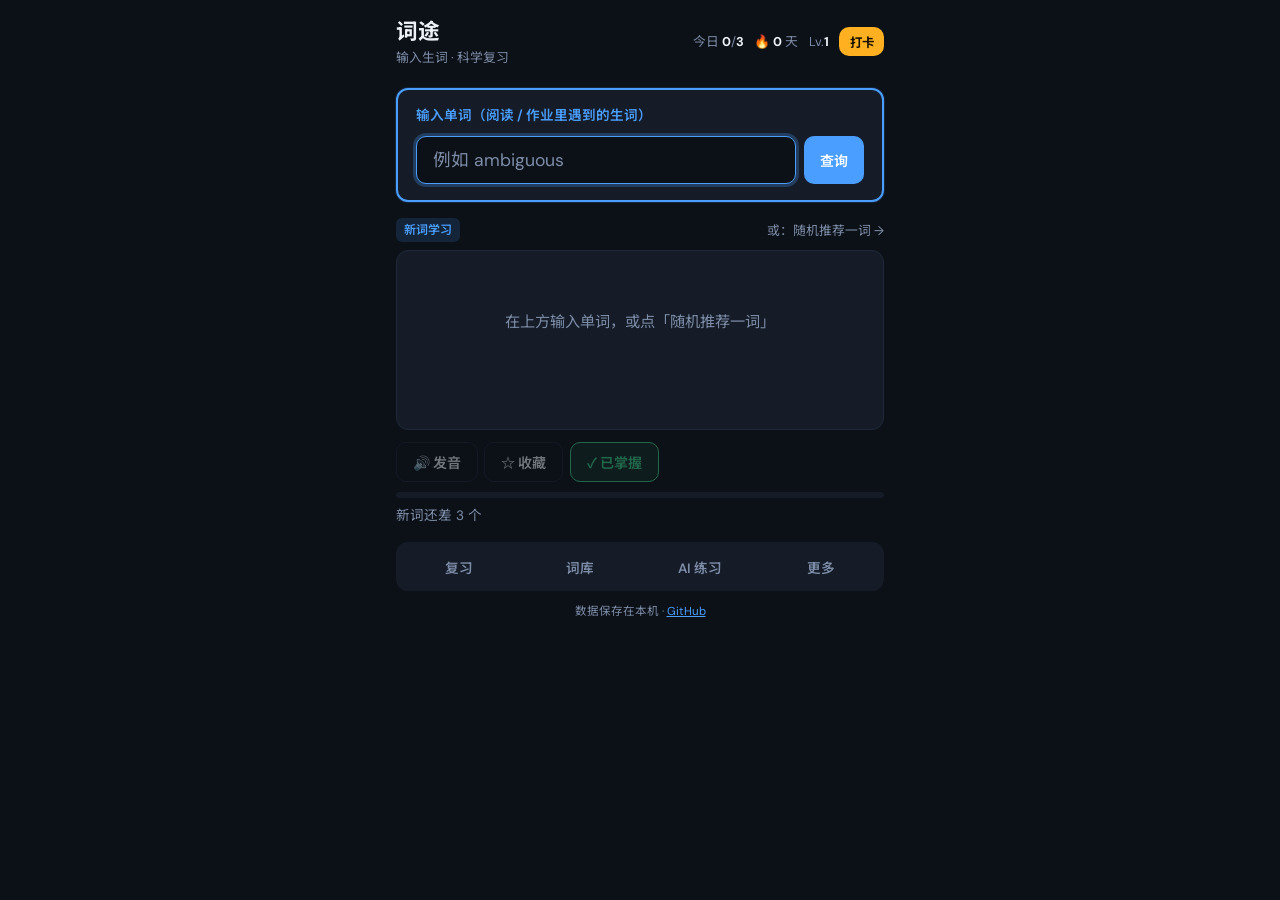
==== commit 01f08f11: "feat: 增加 AI 单词对话与 CEFR 听写功能，优化 AI 逻辑与 CEFR 校对体验" ====
--- a/index.html
+++ b/index.html
@@ -74,6 +74,7 @@
     <nav class="bottom-nav" role="tablist" aria-label="功能导航">
       <button type="button" class="nav-btn" data-view="review" role="tab">复习 <span id="navDueBadge" class="nav-badge hidden">0</span></button>
       <button type="button" class="nav-btn" data-view="wordbank" role="tab">词库</button>
+      <button type="button" class="nav-btn" data-view="ai" role="tab">AI 练习</button>
       <button type="button" class="nav-btn" data-view="more" role="tab">更多</button>
     </nav>
 
@@ -109,6 +110,77 @@
         <button type="button" class="tab" data-tab="srs">复习日程</button>
       </div>
       <ul id="wordList" class="word-list"></ul>
+    </div>
+
+    <div id="panelAI" class="bottom-panel hidden">
+      <h2 class="panel-title">AI 智能练习</h2>
+      <div class="tabs">
+        <button type="button" class="tab active" data-tab="aiChat">单词对话</button>
+        <button type="button" class="tab" data-tab="aiCefr">CEFR 朗读</button>
+      </div>
+
+      <!-- 单词对话子面板 -->
+      <div id="chatWordSelector" class="ai-sub-panel">
+        <p class="panel-desc">输入 5 个单词，AI 会用它们跟你聊天</p>
+        <div class="chat-word-selector">
+          <p class="hint">已选择的单词：</p>
+          <div id="selectedWordsChips" class="recent-chips"></div>
+          <div class="chat-input-words">
+            <input type="text" id="chatWordInput" class="word-input" placeholder="输入一个单词后按回车添加" autocomplete="off" />
+          </div>
+          <button type="button" id="startChatBtn" class="btn btn-primary btn-block" disabled>开始 AI 对话</button>
+        </div>
+      </div>
+
+      <div id="chatInterface" class="chat-interface hidden">
+        <div id="chatMessages" class="chat-messages"></div>
+        <div class="chat-input-row">
+          <input type="text" id="chatInput" placeholder="输入消息..." autocomplete="off" />
+          <button type="button" id="sendChatBtn" class="btn btn-primary">发送</button>
+        </div>
+        <button type="button" id="exitChatBtn" class="btn btn-ghost btn-block btn-sm">退出对话</button>
+      </div>
+
+      <!-- CEFR 朗读子面板 -->
+      <div id="subPanelAiCefr" class="ai-sub-panel hidden">
+        <p class="panel-desc">听音辨位：选择等级并生成句子，听发音并拼写出来</p>
+        <div class="cefr-controls">
+          <select id="cefrLevel" class="cefr-select">
+            <option value="A1">A1 (入门)</option>
+            <option value="A2">A2 (初级)</option>
+            <option value="B1" selected>B1 (中级)</option>
+            <option value="B2">B2 (中高级)</option>
+            <option value="C1">C1 (高级)</option>
+          </select>
+          <button type="button" id="generateCefrBtn" class="btn btn-secondary">生成句子</button>
+        </div>
+        
+        <div id="cefrPracticeArea" class="cefr-practice hidden">
+          <div class="cefr-play-row">
+              <div class="speed-control">
+                <label for="cefrSpeed">语速: <span id="speedValue">0.8</span>x</label>
+                <input type="range" id="cefrSpeed" min="0.5" max="1.5" step="0.1" value="0.8">
+              </div>
+              <div class="cefr-audio-actions">
+                <button type="button" id="playCefrBtn" class="btn btn-ghost">🔊 播放</button>
+                <button type="button" id="pauseCefrBtn" class="btn btn-ghost">⏸ 暂停</button>
+              </div>
+              <p class="hint">听句子并在下方输入</p>
+            </div>
+          
+          <div id="cefrDictationBox" class="cefr-dictation-box">
+            <textarea id="cefrInput" placeholder="在此输入你听到的句子..." rows="3"></textarea>
+            <button type="button" id="submitCefrBtn" class="btn btn-success btn-block">检查对错</button>
+            
+            <div id="cefrResult" class="cefr-result hidden">
+              <p>准确率：<strong id="cefrAccuracy">0%</strong></p>
+              <div id="cefrDiff" class="cefr-diff"></div>
+              <p class="hint">正确答案已在上方标出（红色为遗漏/错误）</p>
+              <button type="button" id="resetCefrBtn" class="btn btn-ghost btn-block">换个句子</button>
+            </div>
+          </div>
+        </div>
+      </div>
     </div>
 
     <div id="panelMore" class="bottom-panel hidden">
--- a/styles.css
+++ b/styles.css
@@ -498,6 +498,190 @@
 
 .quiz-panel .quiz-progress { font-size: 0.85rem; color: var(--muted); }
 
+/* AI 智能练习样式 */
+.ai-sub-panel {
+  display: flex;
+  flex-direction: column;
+  gap: 0.75rem;
+}
+
+.chat-word-selector {
+  background: var(--bg);
+  padding: 0.75rem;
+  border-radius: 8px;
+  border: 1px solid var(--surface-2);
+}
+
+.ai-word-bank {
+  margin-top: 1rem;
+  padding-top: 1rem;
+  border-top: 1px solid var(--surface-2);
+}
+
+.ai-word-bank .recent-chips {
+  max-height: 120px;
+  overflow-y: auto;
+}
+
+.chat-interface {
+  display: flex;
+  flex-direction: column;
+  height: 350px;
+  background: var(--bg);
+  border-radius: 8px;
+  border: 1px solid var(--surface-2);
+  overflow: hidden;
+}
+
+.chat-messages {
+  flex: 1;
+  padding: 1rem;
+  overflow-y: auto;
+  display: flex;
+  flex-direction: column;
+  gap: 0.75rem;
+}
+
+.message {
+  max-width: 85%;
+  padding: 0.6rem 0.8rem;
+  border-radius: 12px;
+  font-size: 0.9rem;
+  line-height: 1.4;
+}
+
+.message.ai {
+  align-self: flex-start;
+  background: var(--surface-2);
+  color: var(--text);
+  border-bottom-left-radius: 2px;
+}
+
+.message.user {
+  align-self: flex-end;
+  background: var(--accent);
+  color: #fff;
+  border-bottom-right-radius: 2px;
+}
+
+.chat-input-row {
+  display: flex;
+  padding: 0.75rem;
+  background: var(--surface);
+  border-top: 1px solid var(--surface-2);
+  gap: 0.5rem;
+}
+
+.chat-input-row input {
+  flex: 1;
+  background: var(--bg);
+  border: 1px solid var(--surface-2);
+  border-radius: 6px;
+  padding: 0.5rem 0.75rem;
+  color: var(--text);
+  font-family: inherit;
+}
+
+.cefr-controls {
+  display: flex;
+  gap: 0.5rem;
+  margin-bottom: 0.75rem;
+}
+
+.cefr-select {
+  flex: 1;
+  background: var(--bg);
+  border: 1px solid var(--surface-2);
+  border-radius: 6px;
+  color: var(--text);
+  padding: 0.4rem;
+  font-family: inherit;
+}
+
+.cefr-practice {
+  background: var(--bg);
+  padding: 1rem;
+  border-radius: 8px;
+  border: 1px solid var(--surface-2);
+}
+
+.cefr-play-row {
+  margin-bottom: 1rem;
+  padding: 0.75rem;
+  background: var(--surface-2);
+  border-radius: 8px;
+}
+
+.speed-control {
+  display: flex;
+  justify-content: space-between;
+  align-items: center;
+  margin-bottom: 0.5rem;
+  font-size: 0.85rem;
+  color: var(--muted);
+}
+
+.speed-control input {
+  width: 120px;
+  accent-color: var(--accent);
+}
+
+.cefr-audio-actions {
+  display: flex;
+  gap: 0.5rem;
+  margin-bottom: 0.5rem;
+}
+
+.cefr-audio-actions .btn {
+  flex: 1;
+}
+
+.cefr-text {
+  font-size: 1.1rem;
+  line-height: 1.6;
+  margin-bottom: 1rem;
+  color: var(--text);
+  white-space: pre-wrap;
+}
+
+.cefr-dictation-box textarea {
+  width: 100%;
+  background: var(--surface);
+  border: 1px solid var(--surface-2);
+  border-radius: 8px;
+  padding: 0.75rem;
+  color: var(--text);
+  font-family: inherit;
+  font-size: 1rem;
+  resize: none;
+  margin-bottom: 0.75rem;
+}
+
+.cefr-result {
+  margin-top: 1rem;
+  padding: 0.75rem;
+  background: var(--surface-2);
+  border-radius: 8px;
+  text-align: center;
+}
+
+.cefr-accuracy {
+  font-size: 1.5rem;
+  color: var(--success);
+}
+
+.cefr-diff {
+  margin: 0.75rem 0;
+  font-size: 0.9rem;
+  text-align: left;
+  line-height: 1.5;
+  color: var(--muted);
+}
+
+.diff-correct { color: var(--text); }
+.diff-missing { color: var(--danger); text-decoration: line-through; }
+.diff-extra { color: var(--warning); }
+
 .quiz-question { font-weight: 600; margin: 0.5rem 0; }
 
 .quiz-options { display: flex; flex-direction: column; gap: 0.35rem; }
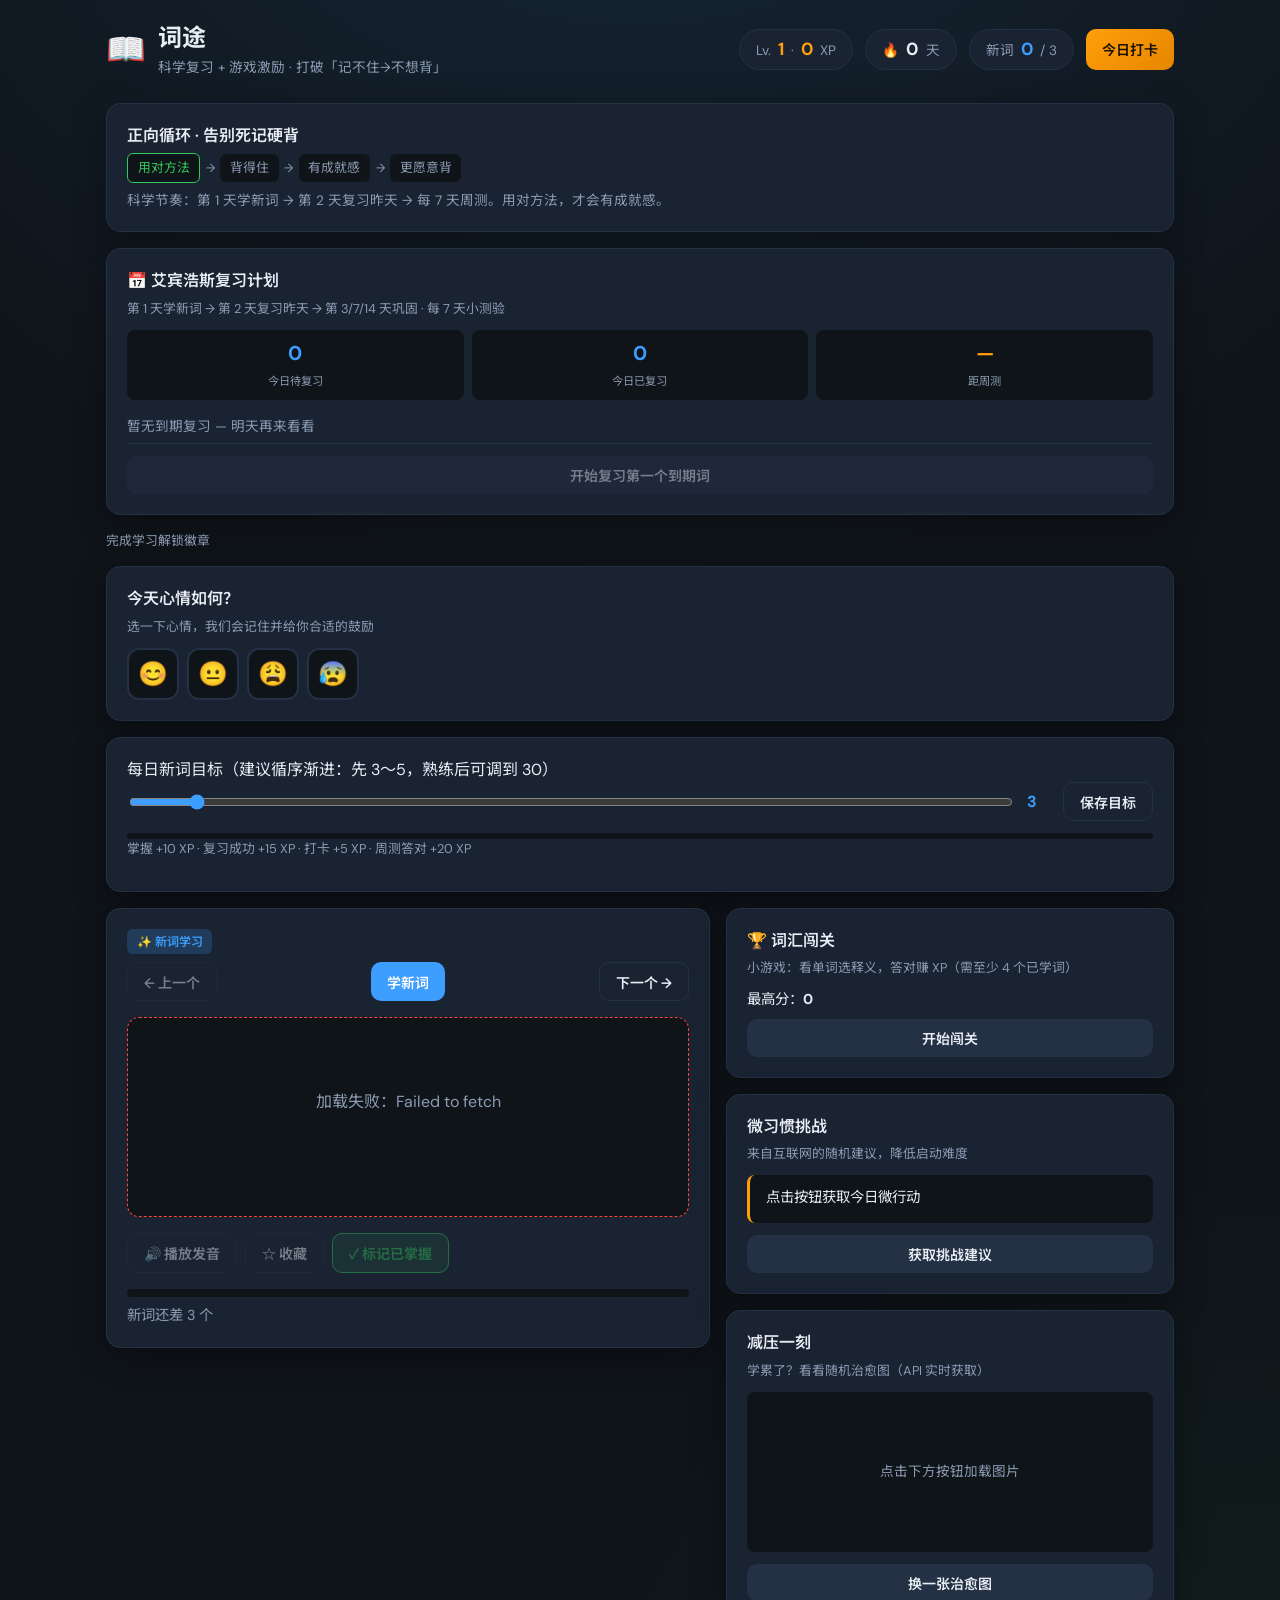
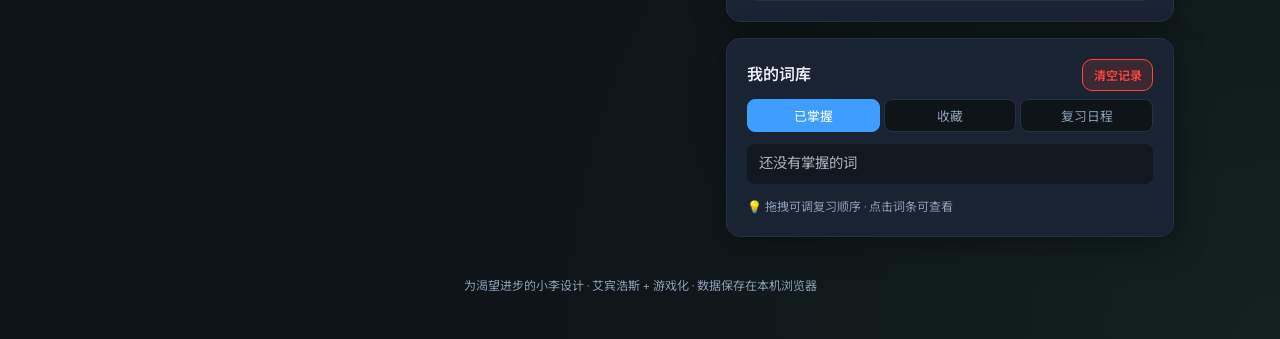
==== commit a6fd9056: "Add pricing page and update features" ====
--- a/index.html
+++ b/index.html
@@ -3,228 +3,197 @@
 <head>
   <meta charset="UTF-8" />
   <meta name="viewport" content="width=device-width, initial-scale=1.0" />
-  <title>词途 · TOEFL 词汇伙伴</title>
+  <title>词途 · 小李的 TOEFL 词汇伙伴</title>
   <link rel="preconnect" href="https://fonts.googleapis.com" />
   <link rel="preconnect" href="https://fonts.gstatic.com" crossorigin />
-  <link href="https://fonts.googleapis.com/css2?family=DM+Sans:opsz,wght@9..40,400;9..40,600;9..40,700&family=Noto+Sans+SC:wght@400;500;700&display=swap" rel="stylesheet" />
+  <link href="https://fonts.googleapis.com/css2?family=DM+Sans:ital,opsz,wght@0,9..40,400;0,9..40,600;0,9..40,700;1,9..40,400&family=Noto+Sans+SC:wght@400;500;700&display=swap" rel="stylesheet" />
   <link rel="stylesheet" href="styles.css" />
 </head>
 <body>
   <div class="app">
     <header class="header">
       <div class="brand">
-        <h1>词途</h1>
-        <p class="tagline">输入生词 · 科学复习</p>
-      </div>
-      <div class="header-meta">
-        <span class="meta-item">今日 <strong id="todayCount">0</strong>/<strong id="goalDisplay">3</strong></span>
-        <span class="meta-item">🔥 <strong id="streakCount">0</strong> 天</span>
-        <span class="meta-item">Lv.<strong id="levelDisplay">1</strong></span>
-        <button type="button" id="checkInBtn" class="btn btn-checkin btn-sm">打卡</button>
+        <span class="logo" aria-hidden="true">📖</span>
+        <div>
+          <h1>词途</h1>
+          <p class="tagline">科学复习 + 游戏激励 · 打破「记不住→不想背」</p>
+        </div>
+      </div>
+      <div class="header-stats">
+        <div class="stat-pill gold" title="经验值">
+          <span class="stat-label">Lv.</span>
+          <strong id="levelDisplay">1</strong>
+          <span>· <strong id="xpDisplay">0</strong> XP</span>
+        </div>
+        <div class="stat-pill" title="连续打卡">
+          <span class="stat-label">🔥</span>
+          <strong id="streakCount">0</strong>
+          <span>天</span>
+        </div>
+        <div class="stat-pill accent">
+          <span class="stat-label">新词</span>
+          <strong id="todayCount">0</strong>
+          <span>/ <span id="goalDisplay">3</span></span>
+        </div>
+        <button type="button" id="checkInBtn" class="btn btn-checkin">今日打卡</button>
       </div>
     </header>
 
-    <!-- 核心：查词输入 -->
-    <section class="search-hero" aria-labelledby="search-label">
-      <label id="search-label" for="wordInput">输入单词（阅读 / 作业里遇到的生词）</label>
-      <div class="search-row">
-        <input
-          type="text"
-          id="wordInput"
-          class="word-input"
-          placeholder="例如 ambiguous"
-          autocomplete="off"
-          spellcheck="false"
-          enterkeyhint="search"
-        />
-        <button type="button" id="lookupBtn" class="btn btn-primary">查询</button>
-      </div>
-      <div id="recentWords" class="recent-chips" aria-label="最近查询"></div>
-    </section>
-
-    <!-- 主学习区 -->
-    <section class="learn-focus" aria-live="polite">
-      <div class="focus-toolbar">
-        <span id="learnModeTag" class="mode-tag">新词学习</span>
-        <button type="button" id="randomWordBtn" class="btn-text">或：随机推荐一词 →</button>
-      </div>
-
-      <div id="wordCard" class="word-card loading">
-        <p class="loading-text">输入单词并点「查询」，或点随机推荐</p>
-      </div>
-
-      <div class="word-actions" id="learnActions">
-        <button type="button" id="playAudioBtn" class="btn btn-ghost" disabled>🔊 发音</button>
-        <button type="button" id="favoriteBtn" class="btn btn-ghost" disabled>☆ 收藏</button>
-        <button type="button" id="masteredBtn" class="btn btn-success" disabled>✓ 已掌握</button>
-      </div>
-      <div class="word-actions hidden" id="reviewActions">
-        <button type="button" id="playAudioReviewBtn" class="btn btn-ghost" disabled>🔊 发音</button>
-        <button type="button" id="reviewPassBtn" class="btn btn-success">记住了</button>
-        <button type="button" id="reviewFailBtn" class="btn btn-ghost">忘了</button>
-      </div>
-
-      <div class="progress-bar-wrap">
-        <div class="progress-bar" id="dailyProgressBar" style="width: 0%"></div>
-      </div>
-      <p id="encouragement" class="encouragement"></p>
-    </section>
-
-    <!-- 底部导航：收起次要功能 -->
-    <nav class="bottom-nav" role="tablist" aria-label="功能导航">
-      <button type="button" class="nav-btn" data-view="review" role="tab">复习 <span id="navDueBadge" class="nav-badge hidden">0</span></button>
-      <button type="button" class="nav-btn" data-view="wordbank" role="tab">词库</button>
-      <button type="button" class="nav-btn" data-view="ai" role="tab">AI 练习</button>
-      <button type="button" class="nav-btn" data-view="more" role="tab">更多</button>
-    </nav>
-
-    <div id="panelReview" class="bottom-panel hidden">
-      <h2 class="panel-title">艾宾浩斯复习</h2>
-      <p class="panel-desc">第 2 天复习昨天学的词 · 遗忘高峰在 24 小时内</p>
-      <div class="srs-inline">
-        <span>待复习 <strong id="dueReviewCount">0</strong></span>
-        <span>已复习 <strong id="todayReviewDone">0</strong></span>
-        <span>距周测 <strong id="daysToQuiz">—</strong></span>
+    <section class="panel flywheel-panel" aria-labelledby="flywheel-heading">
+      <h2 id="flywheel-heading">正向循环 · 告别死记硬背</h2>
+      <div class="flywheel" aria-hidden="true">
+        <span class="fly-step active">用对方法</span>
+        <span class="fly-arrow">→</span>
+        <span class="fly-step">背得住</span>
+        <span class="fly-arrow">→</span>
+        <span class="fly-step">有成就感</span>
+        <span class="fly-arrow">→</span>
+        <span class="fly-step">更愿意背</span>
+      </div>
+      <p id="flywheelMsg" class="flywheel-msg">艾宾浩斯告诉我们：学完 24 小时内、第一周内复习，最能对抗遗忘。</p>
+    </section>
+
+    <section class="panel srs-panel" aria-labelledby="srs-heading">
+      <h2 id="srs-heading">📅 艾宾浩斯复习计划</h2>
+      <p class="hint">第 1 天学新词 → 第 2 天复习昨天 → 第 3/7/14 天巩固 · 每 7 天小测验</p>
+      <div class="srs-stats">
+        <div class="srs-stat">
+          <strong id="dueReviewCount">0</strong>
+          <span>今日待复习</span>
+        </div>
+        <div class="srs-stat">
+          <strong id="todayReviewDone">0</strong>
+          <span>今日已复习</span>
+        </div>
+        <div class="srs-stat highlight">
+          <strong id="daysToQuiz">—</strong>
+          <span>距周测</span>
+        </div>
       </div>
       <ul id="dueReviewList" class="due-list"></ul>
-      <button type="button" id="startReviewBtn" class="btn btn-secondary btn-block" disabled>开始复习</button>
-      <div id="quizBanner" class="quiz-inline hidden">
-        <button type="button" id="startQuizBtn" class="btn btn-primary btn-block">开始周测（5 题）</button>
-      </div>
-      <section id="quizPanel" class="quiz-panel hidden" aria-live="polite">
-        <p class="quiz-progress"><span id="quizIndex">1</span> / <span id="quizTotal">5</span></p>
-        <p id="quizQuestion" class="quiz-question"></p>
-        <div id="quizOptions" class="quiz-options"></div>
-        <p id="quizFeedback" class="quiz-feedback"></p>
+      <button type="button" id="startReviewBtn" class="btn btn-secondary btn-block" disabled>
+        开始复习第一个到期词
+      </button>
+    </section>
+
+    <div id="badgeRow" class="badge-row" aria-label="成就徽章"></div>
+
+    <section class="panel mood-panel" aria-labelledby="mood-heading">
+      <h2 id="mood-heading">今天心情如何？</h2>
+      <p class="hint">选一下心情，我们会记住并给你合适的鼓励</p>
+      <div class="mood-grid" role="group" aria-label="心情选择">
+        <button type="button" class="mood-btn" data-mood="great" title="很好">😊</button>
+        <button type="button" class="mood-btn" data-mood="ok" title="还行">😐</button>
+        <button type="button" class="mood-btn" data-mood="tired" title="疲惫">😩</button>
+        <button type="button" class="mood-btn" data-mood="anxious" title="焦虑">😰</button>
+      </div>
+      <p id="moodFeedback" class="mood-feedback" hidden></p>
+    </section>
+
+    <section class="panel goal-panel">
+      <label for="dailyGoal">每日新词目标（建议循序渐进：先 3～5，熟练后可调到 30）</label>
+      <div class="goal-row">
+        <input type="range" id="dailyGoal" min="1" max="30" value="3" />
+        <output id="goalOutput" for="dailyGoal">3</output>
+        <button type="button" id="saveGoalBtn" class="btn btn-ghost">保存目标</button>
+      </div>
+      <div class="xp-bar-wrap" title="升级进度">
+        <div class="xp-bar" id="xpBar" style="width: 0%"></div>
+      </div>
+      <p class="hint xp-hint">掌握 +10 XP · 复习成功 +15 XP · 打卡 +5 XP · 周测答对 +20 XP</p>
+    </section>
+
+    <section id="quizBanner" class="panel quiz-banner hidden">
+      <h2>🎯 本周词汇小测验</h2>
+      <p class="hint">每 7～10 天总复习一次，检验真实掌握程度（至少 5 个已学词后开放）</p>
+      <button type="button" id="startQuizBtn" class="btn btn-primary btn-block">开始周测（5 题）</button>
+    </section>
+
+    <section id="quizPanel" class="panel quiz-panel hidden" aria-live="polite">
+      <h2>周测进行中</h2>
+      <p class="quiz-progress"><span id="quizIndex">1</span> / <span id="quizTotal">5</span></p>
+      <p id="quizQuestion" class="quiz-question"></p>
+      <div id="quizOptions" class="quiz-options"></div>
+      <p id="quizFeedback" class="quiz-feedback"></p>
+    </section>
+
+    <main class="main-grid">
+      <section class="panel word-panel" aria-live="polite">
+        <div id="learnModeTag" class="mode-tag">新词学习</div>
+        <div class="word-toolbar">
+          <button type="button" id="prevWordBtn" class="btn btn-ghost" disabled>← 上一个</button>
+          <button type="button" id="randomWordBtn" class="btn btn-primary">学新词</button>
+          <button type="button" id="nextWordBtn" class="btn btn-ghost">下一个 →</button>
+        </div>
+
+        <div id="wordCard" class="word-card loading">
+          <p class="loading-text">正在从词典获取单词…</p>
+        </div>
+
+        <div class="word-actions" id="learnActions">
+          <button type="button" id="playAudioBtn" class="btn btn-ghost" disabled>🔊 播放发音</button>
+          <button type="button" id="favoriteBtn" class="btn btn-ghost" disabled>☆ 收藏</button>
+          <button type="button" id="masteredBtn" class="btn btn-success" disabled>✓ 标记已掌握</button>
+        </div>
+
+        <div class="word-actions hidden" id="reviewActions">
+          <button type="button" id="playAudioReviewBtn" class="btn btn-ghost" disabled>🔊 播放发音</button>
+          <button type="button" id="reviewPassBtn" class="btn btn-success">✓ 记住了（+15 XP）</button>
+          <button type="button" id="reviewFailBtn" class="btn btn-ghost">✗ 忘了，明天再复习</button>
+        </div>
+
+        <div class="progress-bar-wrap">
+          <div class="progress-bar" id="dailyProgressBar" style="width: 0%"></div>
+        </div>
+        <p id="encouragement" class="encouragement"></p>
       </section>
-    </div>
-
-    <div id="panelWordbank" class="bottom-panel hidden">
-      <div class="list-header">
-        <h2 class="panel-title">我的词库</h2>
-        <button type="button" id="clearAllBtn" class="btn btn-danger btn-sm">清空</button>
-      </div>
-      <div class="tabs">
-        <button type="button" class="tab active" data-tab="mastered">已掌握</button>
-        <button type="button" class="tab" data-tab="favorites">收藏</button>
-        <button type="button" class="tab" data-tab="srs">复习日程</button>
-      </div>
-      <ul id="wordList" class="word-list"></ul>
-    </div>
-
-    <div id="panelAI" class="bottom-panel hidden">
-      <h2 class="panel-title">AI 智能练习</h2>
-      <div class="tabs">
-        <button type="button" class="tab active" data-tab="aiChat">单词对话</button>
-        <button type="button" class="tab" data-tab="aiCefr">CEFR 朗读</button>
-      </div>
-
-      <!-- 单词对话子面板 -->
-      <div id="chatWordSelector" class="ai-sub-panel">
-        <p class="panel-desc">输入 5 个单词，AI 会用它们跟你聊天</p>
-        <div class="chat-word-selector">
-          <p class="hint">已选择的单词：</p>
-          <div id="selectedWordsChips" class="recent-chips"></div>
-          <div class="chat-input-words">
-            <input type="text" id="chatWordInput" class="word-input" placeholder="输入一个单词后按回车添加" autocomplete="off" />
-          </div>
-          <button type="button" id="startChatBtn" class="btn btn-primary btn-block" disabled>开始 AI 对话</button>
-        </div>
-      </div>
-
-      <div id="chatInterface" class="chat-interface hidden">
-        <div id="chatMessages" class="chat-messages"></div>
-        <div class="chat-input-row">
-          <input type="text" id="chatInput" placeholder="输入消息..." autocomplete="off" />
-          <button type="button" id="sendChatBtn" class="btn btn-primary">发送</button>
-        </div>
-        <button type="button" id="exitChatBtn" class="btn btn-ghost btn-block btn-sm">退出对话</button>
-      </div>
-
-      <!-- CEFR 朗读子面板 -->
-      <div id="subPanelAiCefr" class="ai-sub-panel hidden">
-        <p class="panel-desc">听音辨位：选择等级并生成句子，听发音并拼写出来</p>
-        <div class="cefr-controls">
-          <select id="cefrLevel" class="cefr-select">
-            <option value="A1">A1 (入门)</option>
-            <option value="A2">A2 (初级)</option>
-            <option value="B1" selected>B1 (中级)</option>
-            <option value="B2">B2 (中高级)</option>
-            <option value="C1">C1 (高级)</option>
-          </select>
-          <button type="button" id="generateCefrBtn" class="btn btn-secondary">生成句子</button>
-        </div>
-        
-        <div id="cefrPracticeArea" class="cefr-practice hidden">
-          <div class="cefr-play-row">
-              <div class="speed-control">
-                <label for="cefrSpeed">语速: <span id="speedValue">0.8</span>x</label>
-                <input type="range" id="cefrSpeed" min="0.5" max="1.5" step="0.1" value="0.8">
-              </div>
-              <div class="cefr-audio-actions">
-                <button type="button" id="playCefrBtn" class="btn btn-ghost">🔊 播放</button>
-                <button type="button" id="pauseCefrBtn" class="btn btn-ghost">⏸ 暂停</button>
-              </div>
-              <p class="hint">听句子并在下方输入</p>
-            </div>
-          
-          <div id="cefrDictationBox" class="cefr-dictation-box">
-            <textarea id="cefrInput" placeholder="在此输入你听到的句子..." rows="3"></textarea>
-            <button type="button" id="submitCefrBtn" class="btn btn-success btn-block">检查对错</button>
-            
-            <div id="cefrResult" class="cefr-result hidden">
-              <p>准确率：<strong id="cefrAccuracy">0%</strong></p>
-              <div id="cefrDiff" class="cefr-diff"></div>
-              <p class="hint">正确答案已在上方标出（红色为遗漏/错误）</p>
-              <button type="button" id="resetCefrBtn" class="btn btn-ghost btn-block">换个句子</button>
-            </div>
-          </div>
-        </div>
-      </div>
-    </div>
-
-    <div id="panelMore" class="bottom-panel hidden">
-      <details class="more-block" open>
-        <summary>今日状态</summary>
-        <div class="mood-grid" role="group">
-          <button type="button" class="mood-btn" data-mood="great">😊</button>
-          <button type="button" class="mood-btn" data-mood="ok">😐</button>
-          <button type="button" class="mood-btn" data-mood="tired">😩</button>
-          <button type="button" class="mood-btn" data-mood="anxious">😰</button>
-        </div>
-        <p id="moodFeedback" class="mood-feedback" hidden></p>
-        <label for="dailyGoal">每日新词目标</label>
-        <div class="goal-row">
-          <input type="range" id="dailyGoal" min="1" max="30" value="3" />
-          <output id="goalOutput" for="dailyGoal">3</output>
-          <button type="button" id="saveGoalBtn" class="btn btn-ghost btn-sm">保存</button>
-        </div>
-        <div class="xp-bar-wrap"><div class="xp-bar" id="xpBar" style="width: 0%"></div></div>
-        <p class="hint">XP <strong id="xpDisplay">0</strong> · 掌握+10 · 复习+15</p>
-        <div id="badgeRow" class="badge-row"></div>
-      </details>
-
-      <details class="more-block">
-        <summary>词汇闯关</summary>
-        <p id="gameScore" class="hint">最高分：<strong>0</strong></p>
-        <button type="button" id="startGameBtn" class="btn btn-secondary btn-block">开始闯关</button>
-        <div id="gameArea" class="game-area hidden">
-          <p id="gameWord" class="game-word"></p>
-          <div id="gameOptions" class="quiz-options"></div>
-        </div>
-      </details>
-
-      <details class="more-block">
-        <summary>微习惯 & 减压（API）</summary>
-        <blockquote id="adviceText" class="quote-box">点击获取建议</blockquote>
-        <button type="button" id="fetchAdviceBtn" class="btn btn-secondary btn-block">获取建议</button>
-        <div id="relaxImageWrap" class="relax-wrap"><p class="placeholder">治愈图</p></div>
-        <button type="button" id="fetchRelaxBtn" class="btn btn-secondary btn-block">换治愈图</button>
-      </details>
-    </div>
+
+      <aside class="sidebar">
+        <section class="panel game-panel">
+          <h2>🏆 词汇闯关</h2>
+          <p class="hint">小游戏：看单词选释义，答对赚 XP（需至少 4 个已学词）</p>
+          <p id="gameScore" class="game-score">最高分：<strong>0</strong></p>
+          <button type="button" id="startGameBtn" class="btn btn-secondary btn-block">开始闯关</button>
+          <div id="gameArea" class="game-area hidden">
+            <p id="gameWord" class="game-word"></p>
+            <div id="gameOptions" class="quiz-options"></div>
+          </div>
+        </section>
+
+        <section class="panel api-panel">
+          <h2>微习惯挑战</h2>
+          <p class="hint">来自互联网的随机建议，降低启动难度</p>
+          <blockquote id="adviceText" class="quote-box">点击按钮获取今日微行动</blockquote>
+          <button type="button" id="fetchAdviceBtn" class="btn btn-secondary btn-block">获取挑战建议</button>
+        </section>
+
+        <section class="panel api-panel">
+          <h2>减压一刻</h2>
+          <p class="hint">学累了？看看随机治愈图（API 实时获取）</p>
+          <div id="relaxImageWrap" class="relax-wrap">
+            <p class="placeholder">点击下方按钮加载图片</p>
+          </div>
+          <button type="button" id="fetchRelaxBtn" class="btn btn-secondary btn-block">换一张治愈图</button>
+        </section>
+
+        <section class="panel list-panel">
+          <div class="list-header">
+            <h2>我的词库</h2>
+            <button type="button" id="clearAllBtn" class="btn btn-danger btn-sm">清空记录</button>
+          </div>
+          <div class="tabs" role="tablist">
+            <button type="button" class="tab active" data-tab="mastered" role="tab">已掌握</button>
+            <button type="button" class="tab" data-tab="favorites" role="tab">收藏</button>
+            <button type="button" class="tab" data-tab="srs" role="tab">复习日程</button>
+          </div>
+          <ul id="wordList" class="word-list"></ul>
+          <p class="drag-hint">💡 拖拽可调复习顺序 · 点击词条可查看</p>
+        </section>
+      </aside>
+    </main>
 
     <footer class="footer">
-      <p>数据保存在本机 · <a href="https://github.com/zz0-79/toefl-vocab-buddy" target="_blank" rel="noopener">GitHub</a></p>
+      <p>为渴望进步的小李设计 · 艾宾浩斯 + 游戏化 · 数据保存在本机浏览器</p>
     </footer>
   </div>
 
--- a/styles.css
+++ b/styles.css
@@ -1,196 +1,288 @@
 :root {
-  --bg: #0c1017;
-  --surface: #151c28;
-  --surface-2: #1e2838;
-  --text: #eef2f8;
-  --muted: #7d8da8;
-  --accent: #4a9eff;
-  --success: #3dd68c;
-  --warning: #ffb020;
-  --danger: #ff6b5a;
-  --radius: 12px;
+  --bg: #0f1419;
+  --surface: #1a2332;
+  --surface-2: #243044;
+  --text: #e8edf4;
+  --muted: #8b9cb3;
+  --accent: #3d9eff;
+  --accent-dim: #2a6db8;
+  --success: #34c759;
+  --warning: #ff9f0a;
+  --danger: #ff453a;
+  --radius: 14px;
   --font: "DM Sans", "Noto Sans SC", system-ui, sans-serif;
-}
-
-*, *::before, *::after { box-sizing: border-box; }
+  --shadow: 0 8px 32px rgba(0, 0, 0, 0.35);
+}
+
+*,
+*::before,
+*::after {
+  box-sizing: border-box;
+}
 
 body {
   margin: 0;
   min-height: 100vh;
   font-family: var(--font);
   background: var(--bg);
+  background-image:
+    radial-gradient(ellipse 80% 50% at 50% -20%, rgba(61, 158, 255, 0.15), transparent),
+    radial-gradient(ellipse 60% 40% at 100% 100%, rgba(52, 199, 89, 0.08), transparent);
   color: var(--text);
   line-height: 1.5;
 }
 
 .app {
-  max-width: 520px;
+  max-width: 1100px;
   margin: 0 auto;
-  padding: 1rem 1rem 2rem;
-}
-
-/* Header */
+  padding: 1.25rem 1rem 2rem;
+}
+
 .header {
   display: flex;
+  flex-wrap: wrap;
   justify-content: space-between;
   align-items: center;
-  margin-bottom: 1.25rem;
+  gap: 1rem;
+  margin-bottom: 1.5rem;
+}
+
+.brand {
+  display: flex;
+  align-items: center;
   gap: 0.75rem;
+}
+
+.logo {
+  font-size: 2rem;
 }
 
 .brand h1 {
   margin: 0;
-  font-size: 1.35rem;
+  font-size: 1.5rem;
   font-weight: 700;
+  letter-spacing: -0.02em;
 }
 
 .tagline {
-  margin: 0;
-  font-size: 0.8rem;
-  color: var(--muted);
-}
-
-.header-meta {
+  margin: 0.15rem 0 0;
+  font-size: 0.85rem;
+  color: var(--muted);
+}
+
+.header-stats {
+  display: flex;
+  gap: 0.75rem;
+}
+
+.stat-pill {
+  background: var(--surface);
+  border: 1px solid var(--surface-2);
+  border-radius: 999px;
+  padding: 0.4rem 1rem;
+  font-size: 0.85rem;
+  color: var(--muted);
+}
+
+.stat-pill strong {
+  color: var(--text);
+  font-size: 1.1rem;
+  margin: 0 0.2rem;
+}
+
+.stat-pill.accent strong {
+  color: var(--accent);
+}
+
+.stat-pill.gold strong {
+  color: var(--warning);
+}
+
+.btn-checkin {
+  background: linear-gradient(135deg, var(--warning), #e68600);
+  color: #1a1200;
+  font-weight: 700;
+  white-space: nowrap;
+}
+
+.btn-checkin.pulse:not(:disabled) {
+  animation: pulse 1.5s ease-in-out infinite;
+}
+
+.btn-checkin:disabled {
+  background: var(--surface-2);
+  color: var(--muted);
+}
+
+@keyframes pulse {
+  0%, 100% { box-shadow: 0 0 0 0 rgba(255, 159, 10, 0.5); }
+  50% { box-shadow: 0 0 0 8px rgba(255, 159, 10, 0); }
+}
+
+.flywheel-panel {
+  border-color: rgba(52, 199, 89, 0.35);
+}
+
+.flywheel {
   display: flex;
   flex-wrap: wrap;
   align-items: center;
-  gap: 0.5rem 0.65rem;
+  gap: 0.35rem;
+  margin-bottom: 0.5rem;
+}
+
+.fly-step {
   font-size: 0.8rem;
-  color: var(--muted);
-}
-
-.meta-item strong { color: var(--text); }
-
-/* 核心：查词 */
-.search-hero {
-  background: var(--surface);
-  border: 2px solid var(--accent);
-  border-radius: var(--radius);
-  padding: 1rem 1.1rem;
-  margin-bottom: 1rem;
-  box-shadow: 0 0 0 1px rgba(74, 158, 255, 0.15);
-}
-
-.search-hero label {
+  padding: 0.25rem 0.6rem;
+  background: var(--bg);
+  border-radius: 6px;
+  color: var(--muted);
+}
+
+.fly-step.active {
+  color: var(--success);
+  border: 1px solid var(--success);
+}
+
+.fly-arrow {
+  color: var(--muted);
+  font-size: 0.75rem;
+}
+
+.flywheel-msg {
+  margin: 0;
+  font-size: 0.85rem;
+  color: var(--muted);
+}
+
+.srs-panel {
+  border-color: rgba(61, 158, 255, 0.35);
+}
+
+.srs-stats {
+  display: grid;
+  grid-template-columns: repeat(3, 1fr);
+  gap: 0.5rem;
+  margin-bottom: 0.75rem;
+}
+
+.srs-stat {
+  text-align: center;
+  padding: 0.5rem;
+  background: var(--bg);
+  border-radius: 8px;
+}
+
+.srs-stat strong {
   display: block;
+  font-size: 1.25rem;
+  color: var(--accent);
+}
+
+.srs-stat.highlight strong {
+  color: var(--warning);
+}
+
+.srs-stat span {
+  font-size: 0.7rem;
+  color: var(--muted);
+}
+
+.due-list {
+  list-style: none;
+  margin: 0 0 0.75rem;
+  padding: 0;
+  max-height: 120px;
+  overflow-y: auto;
+}
+
+.due-list li {
+  display: flex;
+  justify-content: space-between;
+  align-items: center;
+  padding: 0.35rem 0;
   font-size: 0.85rem;
+  border-bottom: 1px solid var(--surface-2);
+}
+
+.due-word-btn {
+  background: none;
+  border: none;
+  color: var(--accent);
+  font-family: inherit;
   font-weight: 600;
-  color: var(--accent);
-  margin-bottom: 0.6rem;
-}
-
-.search-row {
-  display: flex;
-  gap: 0.5rem;
-}
-
-.word-input {
-  flex: 1;
-  min-width: 0;
-  padding: 0.75rem 1rem;
-  font-size: 1.1rem;
-  font-family: inherit;
-  border: 1px solid var(--surface-2);
-  border-radius: 10px;
-  background: var(--bg);
-  color: var(--text);
-}
-
-.word-input:focus {
-  outline: none;
-  border-color: var(--accent);
-  box-shadow: 0 0 0 3px rgba(74, 158, 255, 0.25);
-}
-
-.word-input::placeholder { color: var(--muted); }
-
-.recent-chips {
+  cursor: pointer;
+  padding: 0;
+}
+
+.due-empty {
+  color: var(--muted);
+  font-size: 0.85rem;
+  cursor: default;
+}
+
+.due-meta {
+  font-size: 0.75rem;
+  color: var(--muted);
+}
+
+.badge-row {
   display: flex;
   flex-wrap: wrap;
   gap: 0.35rem;
-  margin-top: 0.65rem;
-  min-height: 0;
-}
-
-.recent-chips:empty { display: none; }
-
-.chip {
-  padding: 0.2rem 0.55rem;
-  font-size: 0.75rem;
-  font-family: inherit;
-  background: var(--bg);
+  margin-bottom: 1rem;
+}
+
+.badge {
+  font-size: 1.25rem;
+  padding: 0.25rem 0.5rem;
+  background: var(--surface);
+  border-radius: 8px;
   border: 1px solid var(--surface-2);
+}
+
+.badge-empty {
+  font-size: 0.8rem;
+  color: var(--muted);
+}
+
+.xp-bar-wrap {
+  height: 6px;
+  background: var(--bg);
   border-radius: 999px;
-  color: var(--muted);
-  cursor: pointer;
-}
-
-.chip:hover {
-  border-color: var(--accent);
-  color: var(--accent);
-}
-
-/* 学习主区 */
-.learn-focus {
-  margin-bottom: 1rem;
-}
-
-.focus-toolbar {
-  display: flex;
-  justify-content: space-between;
-  align-items: center;
-  margin-bottom: 0.5rem;
-  gap: 0.5rem;
+  margin-top: 0.75rem;
+  overflow: hidden;
+}
+
+.xp-bar {
+  height: 100%;
+  background: linear-gradient(90deg, var(--warning), #ffd60a);
+  transition: width 0.4s ease;
+}
+
+.xp-bar.level-up {
+  animation: levelFlash 0.6s ease;
+}
+
+@keyframes levelFlash {
+  50% { filter: brightness(1.8); width: 100% !important; }
+}
+
+.xp-hint {
+  margin-top: 0.35rem;
+  margin-bottom: 0;
 }
 
 .mode-tag {
+  display: inline-block;
   font-size: 0.75rem;
   font-weight: 600;
-  padding: 0.2rem 0.5rem;
+  padding: 0.2rem 0.6rem;
   border-radius: 6px;
-  background: rgba(74, 158, 255, 0.15);
+  background: rgba(61, 158, 255, 0.2);
   color: var(--accent);
-}
-
-.btn-text {
-  background: none;
-  border: none;
-  font-family: inherit;
-  font-size: 0.8rem;
-  color: var(--muted);
-  cursor: pointer;
-  padding: 0;
-}
-
-.btn-text:hover { color: var(--accent); }
-
-.word-card {
-  min-height: 180px;
-  padding: 1.25rem;
-  background: var(--surface);
-  border-radius: var(--radius);
-  border: 1px solid var(--surface-2);
-  margin-bottom: 0.75rem;
-}
-
-.word-card.loading,
-.word-card .loading-text,
-.word-card .idle-text {
-  color: var(--muted);
-  text-align: center;
-  margin: 2.5rem 0;
-  font-size: 0.95rem;
-}
-
-.word-card.error { border-color: var(--danger); }
-
-.word-title {
-  font-size: 2rem;
-  font-weight: 700;
-  margin: 0 0 0.25rem;
-}
-
-.phonetic { color: var(--muted); margin-bottom: 0.75rem; }
+  margin-bottom: 0.5rem;
+}
 
 .srs-hint {
   font-size: 0.8rem;
@@ -198,497 +290,36 @@
   margin: 0 0 0.75rem;
 }
 
-.meaning-block { margin-bottom: 0.65rem; font-size: 0.95rem; }
-
-.part-of-speech {
-  display: inline-block;
-  font-size: 0.7rem;
-  text-transform: uppercase;
-  color: var(--accent);
-  background: rgba(74, 158, 255, 0.12);
-  padding: 0.1rem 0.4rem;
-  border-radius: 4px;
-  margin-right: 0.35rem;
-}
-
-.example {
+.hidden {
+  display: none !important;
+}
+
+.quiz-banner {
+  border-color: rgba(255, 159, 10, 0.5);
+  background: linear-gradient(135deg, var(--surface), rgba(255, 159, 10, 0.08));
+}
+
+.quiz-panel .quiz-progress {
+  margin: 0 0 0.5rem;
   font-size: 0.85rem;
   color: var(--muted);
-  font-style: italic;
-  margin: 0.3rem 0 0;
-  padding-left: 0.6rem;
-  border-left: 2px solid var(--surface-2);
-}
-
-.word-actions {
-  display: flex;
+}
+
+.quiz-question {
+  font-size: 1.1rem;
+  font-weight: 600;
+  margin: 0 0 0.75rem;
+}
+
+.quiz-options {
+  display: flex;
+  flex-direction: column;
   gap: 0.4rem;
-  flex-wrap: wrap;
-  margin-bottom: 0.65rem;
-}
-
-.progress-bar-wrap {
-  height: 6px;
-  background: var(--surface);
-  border-radius: 999px;
-  overflow: hidden;
-}
-
-.progress-bar {
-  height: 100%;
-  background: linear-gradient(90deg, var(--accent), var(--success));
-  transition: width 0.35s ease;
-}
-
-.encouragement {
-  margin: 0.5rem 0 0;
-  font-size: 0.85rem;
-  color: var(--muted);
-}
-
-.encouragement.done { color: var(--success); }
-
-/* 底部导航 */
-.bottom-nav {
-  display: flex;
-  gap: 0.35rem;
-  margin-bottom: 0.75rem;
-  background: var(--surface);
-  padding: 0.35rem;
-  border-radius: var(--radius);
-}
-
-.nav-btn {
-  flex: 1;
-  padding: 0.55rem;
-  font-family: inherit;
-  font-size: 0.85rem;
-  font-weight: 600;
-  border: none;
-  border-radius: 8px;
-  background: transparent;
-  color: var(--muted);
-  cursor: pointer;
-}
-
-.nav-btn.active {
-  background: var(--accent);
-  color: #fff;
-}
-
-.nav-badge {
-  display: inline-block;
-  min-width: 1.1rem;
-  padding: 0 0.3rem;
-  font-size: 0.7rem;
-  background: var(--danger);
-  color: #fff;
-  border-radius: 999px;
-  margin-left: 0.15rem;
-}
-
-.nav-badge.hidden { display: none; }
-
-.bottom-panel {
-  background: var(--surface);
-  border: 1px solid var(--surface-2);
-  border-radius: var(--radius);
-  padding: 1rem;
-  margin-bottom: 1rem;
-}
-
-.panel-title {
-  margin: 0 0 0.25rem;
-  font-size: 1rem;
-}
-
-.panel-desc {
-  margin: 0 0 0.75rem;
-  font-size: 0.8rem;
-  color: var(--muted);
-}
-
-.srs-inline {
-  display: flex;
-  justify-content: space-between;
-  font-size: 0.85rem;
-  color: var(--muted);
-  margin-bottom: 0.75rem;
-}
-
-.srs-inline strong { color: var(--accent); }
-
-.due-list {
-  list-style: none;
-  margin: 0 0 0.75rem;
-  padding: 0;
-  max-height: 140px;
-  overflow-y: auto;
-}
-
-.due-list li {
-  display: flex;
-  justify-content: space-between;
-  padding: 0.4rem 0;
-  border-bottom: 1px solid var(--surface-2);
-  font-size: 0.85rem;
-}
-
-.due-word-btn {
-  background: none;
-  border: none;
-  color: var(--accent);
-  font-weight: 600;
-  font-family: inherit;
-  cursor: pointer;
-  padding: 0;
-}
-
-.due-empty, .due-meta { color: var(--muted); font-size: 0.8rem; }
-
-.quiz-inline { margin-top: 0.75rem; }
-
-.list-header {
-  display: flex;
-  justify-content: space-between;
-  align-items: center;
-  margin-bottom: 0.5rem;
-}
-
-.tabs {
-  display: flex;
-  gap: 0.25rem;
-  margin-bottom: 0.65rem;
-}
-
-.tab {
-  flex: 1;
-  padding: 0.35rem;
-  font-size: 0.78rem;
-  font-family: inherit;
-  background: var(--bg);
-  border: 1px solid var(--surface-2);
-  border-radius: 6px;
-  color: var(--muted);
-  cursor: pointer;
-}
-
-.tab.active {
-  background: var(--accent);
-  color: #fff;
-  border-color: var(--accent);
-}
-
-.word-list {
-  list-style: none;
-  margin: 0;
-  padding: 0;
-  max-height: 200px;
-  overflow-y: auto;
-}
-
-.word-list li {
-  display: flex;
-  align-items: center;
-  gap: 0.4rem;
-  padding: 0.45rem 0.5rem;
-  background: var(--bg);
-  border-radius: 6px;
-  margin-bottom: 0.3rem;
-  font-size: 0.88rem;
-  cursor: pointer;
-}
-
-.word-list li[draggable] { cursor: grab; }
-
-.word-list button.remove {
-  margin-left: auto;
-  background: none;
-  border: none;
-  color: var(--muted);
-  cursor: pointer;
-}
-
-.more-block {
-  margin-bottom: 0.65rem;
-  border-bottom: 1px solid var(--surface-2);
-  padding-bottom: 0.65rem;
-}
-
-.more-block summary {
-  font-weight: 600;
-  font-size: 0.9rem;
-  cursor: pointer;
-  margin-bottom: 0.5rem;
-}
-
-.mood-grid { display: flex; gap: 0.4rem; margin-bottom: 0.5rem; }
-
-.mood-btn {
-  width: 2.75rem;
-  height: 2.75rem;
-  font-size: 1.25rem;
-  border: 2px solid var(--surface-2);
-  border-radius: 8px;
-  background: var(--bg);
-  cursor: pointer;
-}
-
-.mood-btn.selected {
-  border-color: var(--accent);
-  box-shadow: 0 0 0 2px rgba(74, 158, 255, 0.3);
-}
-
-.mood-feedback { font-size: 0.85rem; color: var(--accent); margin: 0 0 0.5rem; }
-
-.goal-row {
-  display: flex;
-  align-items: center;
-  gap: 0.5rem;
-  margin: 0.5rem 0;
-}
-
-.goal-row input[type="range"] { flex: 1; accent-color: var(--accent); }
-
-.xp-bar-wrap {
-  height: 5px;
-  background: var(--bg);
-  border-radius: 999px;
-  margin: 0.5rem 0;
-  overflow: hidden;
-}
-
-.xp-bar {
-  height: 100%;
-  background: var(--warning);
-  transition: width 0.3s;
-}
-
-.badge-row { display: flex; flex-wrap: wrap; gap: 0.3rem; }
-
-.badge { font-size: 1.1rem; }
-
-.badge-empty { font-size: 0.78rem; color: var(--muted); }
-
-.hint { font-size: 0.78rem; color: var(--muted); margin: 0.35rem 0; }
-
-.quote-box {
-  margin: 0.5rem 0;
-  padding: 0.6rem;
-  background: var(--bg);
-  border-radius: 8px;
-  font-size: 0.85rem;
-  border-left: 3px solid var(--warning);
-}
-
-.relax-wrap {
-  min-height: 120px;
-  background: var(--bg);
-  border-radius: 8px;
-  margin: 0.5rem 0;
-  display: flex;
-  align-items: center;
-  justify-content: center;
-  overflow: hidden;
-}
-
-.relax-wrap img { width: 100%; max-height: 160px; object-fit: cover; }
-
-.relax-wrap .placeholder { color: var(--muted); font-size: 0.8rem; margin: 0; }
-
-.quiz-panel .quiz-progress { font-size: 0.85rem; color: var(--muted); }
-
-/* AI 智能练习样式 */
-.ai-sub-panel {
-  display: flex;
-  flex-direction: column;
-  gap: 0.75rem;
-}
-
-.chat-word-selector {
-  background: var(--bg);
-  padding: 0.75rem;
-  border-radius: 8px;
-  border: 1px solid var(--surface-2);
-}
-
-.ai-word-bank {
-  margin-top: 1rem;
-  padding-top: 1rem;
-  border-top: 1px solid var(--surface-2);
-}
-
-.ai-word-bank .recent-chips {
-  max-height: 120px;
-  overflow-y: auto;
-}
-
-.chat-interface {
-  display: flex;
-  flex-direction: column;
-  height: 350px;
-  background: var(--bg);
-  border-radius: 8px;
-  border: 1px solid var(--surface-2);
-  overflow: hidden;
-}
-
-.chat-messages {
-  flex: 1;
-  padding: 1rem;
-  overflow-y: auto;
-  display: flex;
-  flex-direction: column;
-  gap: 0.75rem;
-}
-
-.message {
-  max-width: 85%;
-  padding: 0.6rem 0.8rem;
-  border-radius: 12px;
-  font-size: 0.9rem;
-  line-height: 1.4;
-}
-
-.message.ai {
-  align-self: flex-start;
-  background: var(--surface-2);
-  color: var(--text);
-  border-bottom-left-radius: 2px;
-}
-
-.message.user {
-  align-self: flex-end;
-  background: var(--accent);
-  color: #fff;
-  border-bottom-right-radius: 2px;
-}
-
-.chat-input-row {
-  display: flex;
-  padding: 0.75rem;
-  background: var(--surface);
-  border-top: 1px solid var(--surface-2);
-  gap: 0.5rem;
-}
-
-.chat-input-row input {
-  flex: 1;
-  background: var(--bg);
-  border: 1px solid var(--surface-2);
-  border-radius: 6px;
-  padding: 0.5rem 0.75rem;
-  color: var(--text);
-  font-family: inherit;
-}
-
-.cefr-controls {
-  display: flex;
-  gap: 0.5rem;
-  margin-bottom: 0.75rem;
-}
-
-.cefr-select {
-  flex: 1;
-  background: var(--bg);
-  border: 1px solid var(--surface-2);
-  border-radius: 6px;
-  color: var(--text);
-  padding: 0.4rem;
-  font-family: inherit;
-}
-
-.cefr-practice {
-  background: var(--bg);
-  padding: 1rem;
-  border-radius: 8px;
-  border: 1px solid var(--surface-2);
-}
-
-.cefr-play-row {
-  margin-bottom: 1rem;
-  padding: 0.75rem;
-  background: var(--surface-2);
-  border-radius: 8px;
-}
-
-.speed-control {
-  display: flex;
-  justify-content: space-between;
-  align-items: center;
-  margin-bottom: 0.5rem;
-  font-size: 0.85rem;
-  color: var(--muted);
-}
-
-.speed-control input {
-  width: 120px;
-  accent-color: var(--accent);
-}
-
-.cefr-audio-actions {
-  display: flex;
-  gap: 0.5rem;
-  margin-bottom: 0.5rem;
-}
-
-.cefr-audio-actions .btn {
-  flex: 1;
-}
-
-.cefr-text {
-  font-size: 1.1rem;
-  line-height: 1.6;
-  margin-bottom: 1rem;
-  color: var(--text);
-  white-space: pre-wrap;
-}
-
-.cefr-dictation-box textarea {
-  width: 100%;
-  background: var(--surface);
-  border: 1px solid var(--surface-2);
-  border-radius: 8px;
-  padding: 0.75rem;
-  color: var(--text);
-  font-family: inherit;
-  font-size: 1rem;
-  resize: none;
-  margin-bottom: 0.75rem;
-}
-
-.cefr-result {
-  margin-top: 1rem;
-  padding: 0.75rem;
-  background: var(--surface-2);
-  border-radius: 8px;
-  text-align: center;
-}
-
-.cefr-accuracy {
-  font-size: 1.5rem;
-  color: var(--success);
-}
-
-.cefr-diff {
-  margin: 0.75rem 0;
-  font-size: 0.9rem;
-  text-align: left;
-  line-height: 1.5;
-  color: var(--muted);
-}
-
-.diff-correct { color: var(--text); }
-.diff-missing { color: var(--danger); text-decoration: line-through; }
-.diff-extra { color: var(--warning); }
-
-.quiz-question { font-weight: 600; margin: 0.5rem 0; }
-
-.quiz-options { display: flex; flex-direction: column; gap: 0.35rem; }
+}
 
 .quiz-opt {
   text-align: left;
-  padding: 0.6rem;
+  padding: 0.65rem 0.85rem;
   font-family: inherit;
   font-size: 0.85rem;
   background: var(--bg);
@@ -698,25 +329,230 @@
   cursor: pointer;
 }
 
-.quiz-feedback { margin-top: 0.5rem; font-size: 0.9rem; }
-.quiz-feedback.ok { color: var(--success); }
-.quiz-feedback.fail { color: var(--danger); }
-
-.game-word { font-size: 1.35rem; font-weight: 700; text-align: center; margin: 0.5rem 0; }
-
-.game-area { margin-top: 0.5rem; padding-top: 0.5rem; border-top: 1px solid var(--surface-2); }
-
-.footer {
+.quiz-opt:hover:not(:disabled) {
+  border-color: var(--accent);
+}
+
+.quiz-opt:disabled {
+  opacity: 0.7;
+  cursor: default;
+}
+
+.quiz-feedback {
+  margin: 0.75rem 0 0;
+  font-size: 0.9rem;
+}
+
+.quiz-feedback.ok {
+  color: var(--success);
+}
+
+.quiz-feedback.fail {
+  color: var(--danger);
+}
+
+.game-score {
+  margin: 0 0 0.5rem;
+  font-size: 0.9rem;
+}
+
+.game-word {
+  font-size: 1.5rem;
+  font-weight: 700;
   text-align: center;
-  font-size: 0.72rem;
-  color: var(--muted);
-}
-
-.footer a { color: var(--accent); }
-
-.hidden { display: none !important; }
-
-/* Buttons */
+  margin: 0 0 0.75rem;
+}
+
+.game-area {
+  margin-top: 0.75rem;
+  padding-top: 0.75rem;
+  border-top: 1px solid var(--surface-2);
+}
+
+.panel {
+  background: var(--surface);
+  border: 1px solid var(--surface-2);
+  border-radius: var(--radius);
+  padding: 1.25rem;
+  margin-bottom: 1rem;
+  box-shadow: var(--shadow);
+}
+
+.panel h2 {
+  margin: 0 0 0.35rem;
+  font-size: 1rem;
+  font-weight: 600;
+}
+
+.hint {
+  margin: 0 0 0.75rem;
+  font-size: 0.8rem;
+  color: var(--muted);
+}
+
+.mood-grid {
+  display: flex;
+  gap: 0.5rem;
+  flex-wrap: wrap;
+}
+
+.mood-btn {
+  width: 3.25rem;
+  height: 3.25rem;
+  font-size: 1.5rem;
+  border: 2px solid var(--surface-2);
+  border-radius: 12px;
+  background: var(--bg);
+  cursor: pointer;
+  transition: transform 0.15s, border-color 0.15s, box-shadow 0.15s;
+}
+
+.mood-btn:hover {
+  transform: scale(1.06);
+  border-color: var(--accent);
+}
+
+.mood-btn.selected {
+  border-color: var(--accent);
+  box-shadow: 0 0 0 3px rgba(61, 158, 255, 0.35);
+}
+
+.mood-feedback {
+  margin: 0.75rem 0 0;
+  font-size: 0.9rem;
+  color: var(--accent);
+}
+
+.goal-row {
+  display: flex;
+  align-items: center;
+  gap: 0.75rem;
+  flex-wrap: wrap;
+}
+
+.goal-row input[type="range"] {
+  flex: 1;
+  min-width: 120px;
+  accent-color: var(--accent);
+}
+
+.goal-row output {
+  font-weight: 700;
+  color: var(--accent);
+  min-width: 1.5rem;
+}
+
+.main-grid {
+  display: grid;
+  grid-template-columns: 1fr;
+  gap: 1rem;
+}
+
+@media (min-width: 860px) {
+  .main-grid {
+    grid-template-columns: 1.35fr 1fr;
+    align-items: start;
+  }
+}
+
+.word-toolbar {
+  display: flex;
+  justify-content: space-between;
+  gap: 0.5rem;
+  margin-bottom: 1rem;
+  flex-wrap: wrap;
+}
+
+.word-card {
+  min-height: 200px;
+  padding: 1.5rem;
+  background: var(--bg);
+  border-radius: 12px;
+  border: 1px dashed var(--surface-2);
+  margin-bottom: 1rem;
+}
+
+.word-card.loading .loading-text {
+  color: var(--muted);
+  text-align: center;
+  margin: 3rem 0;
+}
+
+.word-card.error {
+  border-color: var(--danger);
+}
+
+.word-title {
+  font-size: 2.25rem;
+  font-weight: 700;
+  margin: 0 0 0.25rem;
+  letter-spacing: -0.03em;
+}
+
+.phonetic {
+  color: var(--muted);
+  font-size: 1rem;
+  margin-bottom: 1rem;
+}
+
+.meaning-block {
+  margin-bottom: 0.75rem;
+}
+
+.part-of-speech {
+  display: inline-block;
+  font-size: 0.75rem;
+  text-transform: uppercase;
+  color: var(--accent);
+  background: rgba(61, 158, 255, 0.15);
+  padding: 0.15rem 0.5rem;
+  border-radius: 4px;
+  margin-right: 0.5rem;
+}
+
+.example {
+  font-size: 0.9rem;
+  color: var(--muted);
+  font-style: italic;
+  margin: 0.35rem 0 0 0;
+  padding-left: 0.75rem;
+  border-left: 2px solid var(--surface-2);
+}
+
+.word-actions {
+  display: flex;
+  flex-wrap: wrap;
+  gap: 0.5rem;
+  margin-bottom: 1rem;
+}
+
+.progress-bar-wrap {
+  height: 8px;
+  background: var(--bg);
+  border-radius: 999px;
+  overflow: hidden;
+  margin-bottom: 0.5rem;
+}
+
+.progress-bar {
+  height: 100%;
+  background: linear-gradient(90deg, var(--accent-dim), var(--success));
+  border-radius: 999px;
+  transition: width 0.4s ease;
+}
+
+.encouragement {
+  margin: 0;
+  font-size: 0.9rem;
+  color: var(--muted);
+  min-height: 1.4em;
+}
+
+.encouragement.done {
+  color: var(--success);
+  font-weight: 500;
+}
+
 .btn {
   font-family: inherit;
   font-size: 0.875rem;
@@ -725,17 +561,35 @@
   border-radius: 10px;
   border: none;
   cursor: pointer;
-}
-
-.btn:disabled { opacity: 0.45; cursor: not-allowed; }
-
-.btn-sm { padding: 0.35rem 0.65rem; font-size: 0.78rem; }
-
-.btn-block { width: 100%; }
-
-.btn-primary { background: var(--accent); color: #fff; }
-
-.btn-secondary { background: var(--surface-2); color: var(--text); }
+  transition: opacity 0.15s, transform 0.1s;
+}
+
+.btn:disabled {
+  opacity: 0.45;
+  cursor: not-allowed;
+}
+
+.btn:not(:disabled):active {
+  transform: scale(0.98);
+}
+
+.btn-primary {
+  background: var(--accent);
+  color: #fff;
+}
+
+.btn-primary:hover:not(:disabled) {
+  background: #5aadff;
+}
+
+.btn-secondary {
+  background: var(--surface-2);
+  color: var(--text);
+}
+
+.btn-secondary:hover:not(:disabled) {
+  background: #2f3f55;
+}
 
 .btn-ghost {
   background: transparent;
@@ -743,47 +597,191 @@
   border: 1px solid var(--surface-2);
 }
 
+.btn-ghost:hover:not(:disabled) {
+  border-color: var(--accent);
+  color: var(--accent);
+}
+
 .btn-success {
-  background: rgba(61, 214, 140, 0.15);
+  background: rgba(52, 199, 89, 0.2);
   color: var(--success);
   border: 1px solid var(--success);
 }
 
+.btn-success:hover:not(:disabled) {
+  background: rgba(52, 199, 89, 0.35);
+}
+
 .btn-danger {
-  background: rgba(255, 107, 90, 0.12);
+  background: rgba(255, 69, 58, 0.15);
   color: var(--danger);
   border: 1px solid var(--danger);
 }
 
-.btn-checkin {
-  background: var(--warning);
-  color: #1a1200;
-  font-weight: 700;
-}
-
-.btn-checkin.pulse:not(:disabled) {
-  animation: pulse 1.5s ease-in-out infinite;
-}
-
-@keyframes pulse {
-  50% { box-shadow: 0 0 0 6px rgba(255, 176, 32, 0); }
+.btn-sm {
+  padding: 0.35rem 0.65rem;
+  font-size: 0.75rem;
+}
+
+.btn-block {
+  width: 100%;
+}
+
+.quote-box {
+  margin: 0 0 0.75rem;
+  padding: 0.75rem 1rem;
+  background: var(--bg);
+  border-radius: 8px;
+  border-left: 3px solid var(--warning);
+  font-size: 0.9rem;
+  min-height: 3rem;
+}
+
+.relax-wrap {
+  min-height: 160px;
+  background: var(--bg);
+  border-radius: 8px;
+  overflow: hidden;
+  margin-bottom: 0.75rem;
+  display: flex;
+  align-items: center;
+  justify-content: center;
+}
+
+.relax-wrap img {
+  width: 100%;
+  height: auto;
+  max-height: 220px;
+  object-fit: cover;
+  display: block;
+}
+
+.relax-wrap .placeholder {
+  color: var(--muted);
+  font-size: 0.85rem;
+  padding: 1rem;
+  text-align: center;
+  margin: 0;
+}
+
+.list-header {
+  display: flex;
+  justify-content: space-between;
+  align-items: center;
+  margin-bottom: 0.5rem;
+}
+
+.list-header h2 {
+  margin: 0;
+}
+
+.tabs {
+  display: flex;
+  gap: 0.25rem;
+  margin-bottom: 0.75rem;
+}
+
+.tab {
+  flex: 1;
+  padding: 0.4rem;
+  font-size: 0.8rem;
+  font-family: inherit;
+  background: var(--bg);
+  border: 1px solid var(--surface-2);
+  border-radius: 8px;
+  color: var(--muted);
+  cursor: pointer;
+}
+
+.tab.active {
+  background: var(--accent);
+  color: #fff;
+  border-color: var(--accent);
+}
+
+.word-list {
+  list-style: none;
+  margin: 0;
+  padding: 0;
+  max-height: 220px;
+  overflow-y: auto;
+}
+
+.word-list li {
+  display: flex;
+  align-items: center;
+  gap: 0.5rem;
+  padding: 0.5rem 0.65rem;
+  background: var(--bg);
+  border-radius: 8px;
+  margin-bottom: 0.35rem;
+  cursor: grab;
+  border: 1px solid transparent;
+  font-size: 0.9rem;
+}
+
+.word-list li:active {
+  cursor: grabbing;
+}
+
+.word-list li.dragging {
+  opacity: 0.5;
+  border-color: var(--accent);
+}
+
+.word-list li.drag-over {
+  border-color: var(--success);
+  border-style: dashed;
+}
+
+.word-list .drag-handle {
+  color: var(--muted);
+  font-size: 0.75rem;
+  user-select: none;
+}
+
+.word-list button.remove {
+  margin-left: auto;
+  background: none;
+  border: none;
+  color: var(--muted);
+  cursor: pointer;
+  font-size: 1rem;
+  padding: 0 0.25rem;
+}
+
+.word-list button.remove:hover {
+  color: var(--danger);
+}
+
+.drag-hint {
+  margin: 0.5rem 0 0;
+  font-size: 0.75rem;
+  color: var(--muted);
+}
+
+.footer {
+  text-align: center;
+  font-size: 0.75rem;
+  color: var(--muted);
+  margin-top: 1.5rem;
 }
 
 .toast {
   position: fixed;
-  bottom: 1.25rem;
+  bottom: 1.5rem;
   left: 50%;
-  transform: translateX(-50%) translateY(80px);
+  transform: translateX(-50%) translateY(100px);
   background: var(--surface-2);
   color: var(--text);
-  padding: 0.65rem 1rem;
+  padding: 0.75rem 1.25rem;
   border-radius: 10px;
-  font-size: 0.88rem;
+  font-size: 0.9rem;
+  box-shadow: var(--shadow);
   opacity: 0;
-  transition: 0.3s;
+  transition: transform 0.3s, opacity 0.3s;
   z-index: 100;
-  max-width: 90%;
-  text-align: center;
+  pointer-events: none;
 }
 
 .toast.show {
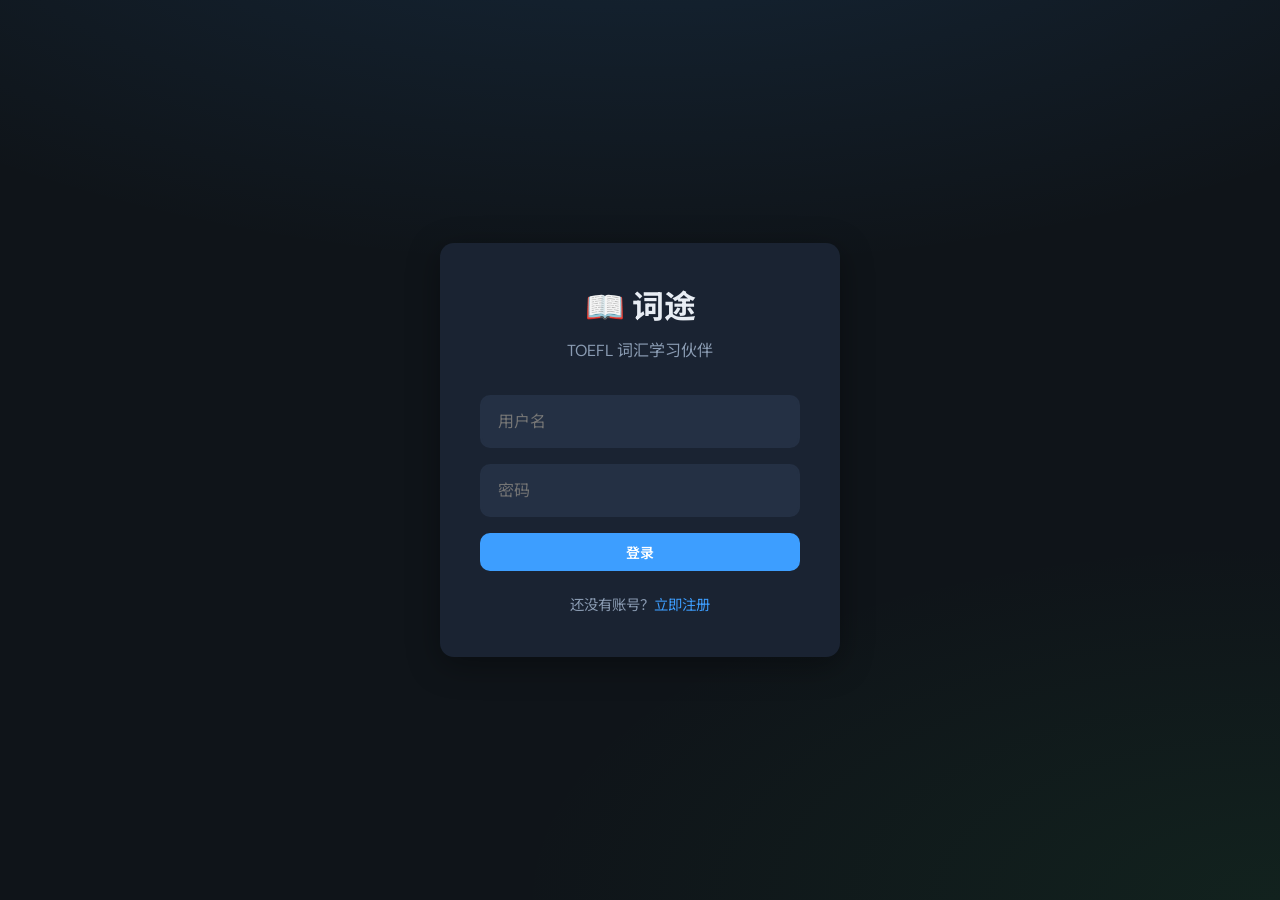
==== commit f6feb96b: "feat: 添加完整用户登录注册系统，强制登录界面，用户数据独立存储" ====
--- a/index.html
+++ b/index.html
@@ -10,7 +10,30 @@
   <link rel="stylesheet" href="styles.css" />
 </head>
 <body>
-  <div class="app">
+  <!-- 强制登录界面 -->
+  <div id="authOverlay" class="auth-overlay">
+    <div class="auth-modal">
+      <h2>📖 词途</h2>
+      <p class="auth-subtitle">TOEFL 词汇学习伙伴</p>
+      
+      <div id="loginForm" class="auth-form">
+        <input type="text" id="loginUsername" placeholder="用户名" autocomplete="username" />
+        <input type="password" id="loginPassword" placeholder="密码" autocomplete="current-password" />
+        <button type="button" id="loginBtn" class="btn btn-primary btn-block">登录</button>
+        <p class="auth-switch">还没有账号？<a href="#" id="goToRegister">立即注册</a></p>
+      </div>
+      
+      <div id="registerForm" class="auth-form hidden">
+        <input type="text" id="registerUsername" placeholder="设置用户名" autocomplete="username" />
+        <input type="password" id="registerPassword" placeholder="设置密码" autocomplete="new-password" />
+        <input type="password" id="registerPasswordConfirm" placeholder="确认密码" autocomplete="new-password" />
+        <button type="button" id="registerBtn" class="btn btn-primary btn-block">注册</button>
+        <p class="auth-switch">已有账号？<a href="#" id="goToLogin">返回登录</a></p>
+      </div>
+    </div>
+  </div>
+
+  <div id="mainApp" class="app hidden">
     <header class="header">
       <div class="brand">
         <span class="logo" aria-hidden="true">📖</span>
@@ -36,6 +59,7 @@
           <span>/ <span id="goalDisplay">3</span></span>
         </div>
         <button type="button" id="checkInBtn" class="btn btn-checkin">今日打卡</button>
+        <button type="button" id="userBtn" class="btn btn-ghost">👤 用户</button>
       </div>
     </header>
 
@@ -197,6 +221,17 @@
     </footer>
   </div>
 
+  <!-- 用户中心 -->
+  <div id="userModal" class="modal-overlay hidden">
+    <div class="modal">
+      <h3>用户中心</h3>
+      <p class="user-info">欢迎，<strong id="displayUsername">用户</strong>！</p>
+      <p class="user-info">角色：<strong id="displayRole">普通用户</strong></p>
+      <hr />
+      <button type="button" id="logoutBtn" class="btn btn-danger btn-block">退出登录</button>
+    </div>
+  </div>
+
   <div id="toast" class="toast" role="status" aria-live="polite"></div>
   <script src="app.js"></script>
 </body>
--- a/styles.css
+++ b/styles.css
@@ -13,6 +13,130 @@
   --font: "DM Sans", "Noto Sans SC", system-ui, sans-serif;
   --shadow: 0 8px 32px rgba(0, 0, 0, 0.35);
 }
+
+/* === 用户系统样式 === */
+.auth-overlay {
+  position: fixed;
+  top: 0;
+  left: 0;
+  right: 0;
+  bottom: 0;
+  background: var(--bg);
+  background-image:
+    radial-gradient(ellipse 80% 50% at 50% -20%, rgba(61, 158, 255, 0.15), transparent),
+    radial-gradient(ellipse 60% 40% at 100% 100%, rgba(52, 199, 89, 0.08), transparent);
+  display: flex;
+  justify-content: center;
+  align-items: center;
+  z-index: 9999;
+}
+
+.auth-modal {
+  background: var(--surface);
+  border-radius: var(--radius);
+  padding: 2.5rem;
+  width: 100%;
+  max-width: 400px;
+  box-shadow: var(--shadow);
+  text-align: center;
+}
+
+.auth-modal h2 {
+  margin: 0 0 0.5rem;
+  font-size: 2rem;
+}
+
+.auth-subtitle {
+  color: var(--muted);
+  margin: 0 0 2rem;
+}
+
+.auth-form {
+  display: flex;
+  flex-direction: column;
+  gap: 1rem;
+}
+
+.auth-form input {
+  width: 100%;
+  padding: 0.875rem 1rem;
+  border: 2px solid var(--surface-2);
+  border-radius: 10px;
+  background: var(--surface-2);
+  color: var(--text);
+  font-size: 1rem;
+  font-family: var(--font);
+  transition: border-color 0.2s;
+}
+
+.auth-form input:focus {
+  outline: none;
+  border-color: var(--accent);
+}
+
+.auth-switch {
+  margin: 0.5rem 0 0;
+  color: var(--muted);
+  font-size: 0.9rem;
+}
+
+.auth-switch a {
+  color: var(--accent);
+  text-decoration: none;
+}
+
+.auth-switch a:hover {
+  text-decoration: underline;
+}
+
+.modal-overlay {
+  position: fixed;
+  top: 0;
+  left: 0;
+  right: 0;
+  bottom: 0;
+  background: rgba(0, 0, 0, 0.6);
+  display: flex;
+  justify-content: center;
+  align-items: center;
+  z-index: 9998;
+  backdrop-filter: blur(4px);
+}
+
+.modal {
+  background: var(--surface);
+  border-radius: var(--radius);
+  padding: 2rem;
+  width: 100%;
+  max-width: 420px;
+  box-shadow: var(--shadow);
+}
+
+.modal h3 {
+  margin: 0 0 1rem;
+  text-align: center;
+}
+
+.user-info {
+  text-align: center;
+  margin: 0.5rem 0;
+}
+
+.user-info strong {
+  color: var(--accent);
+}
+
+.modal hr {
+  border: none;
+  border-top: 1px solid var(--surface-2);
+  margin: 1.25rem 0;
+}
+
+.hidden {
+  display: none !important;
+}
+
+/* === 原有样式继续 === */
 
 *,
 *::before,
